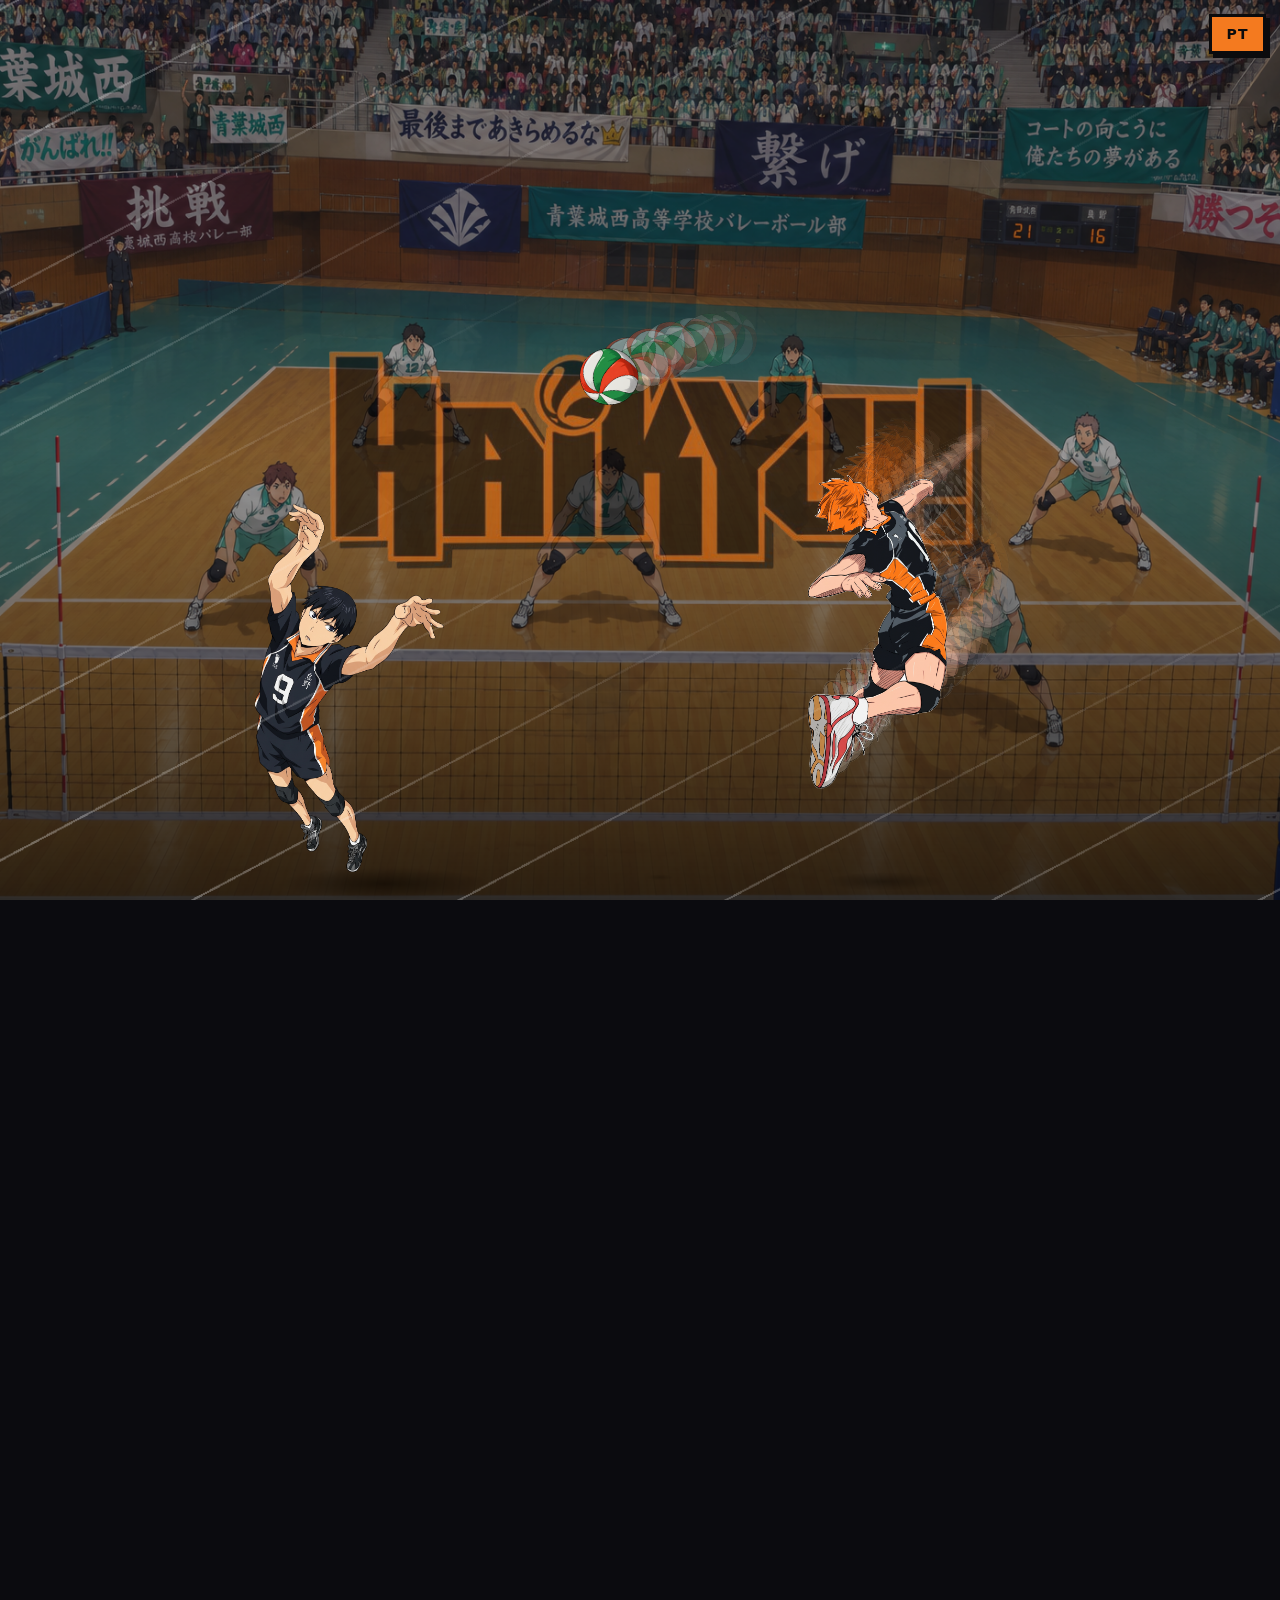
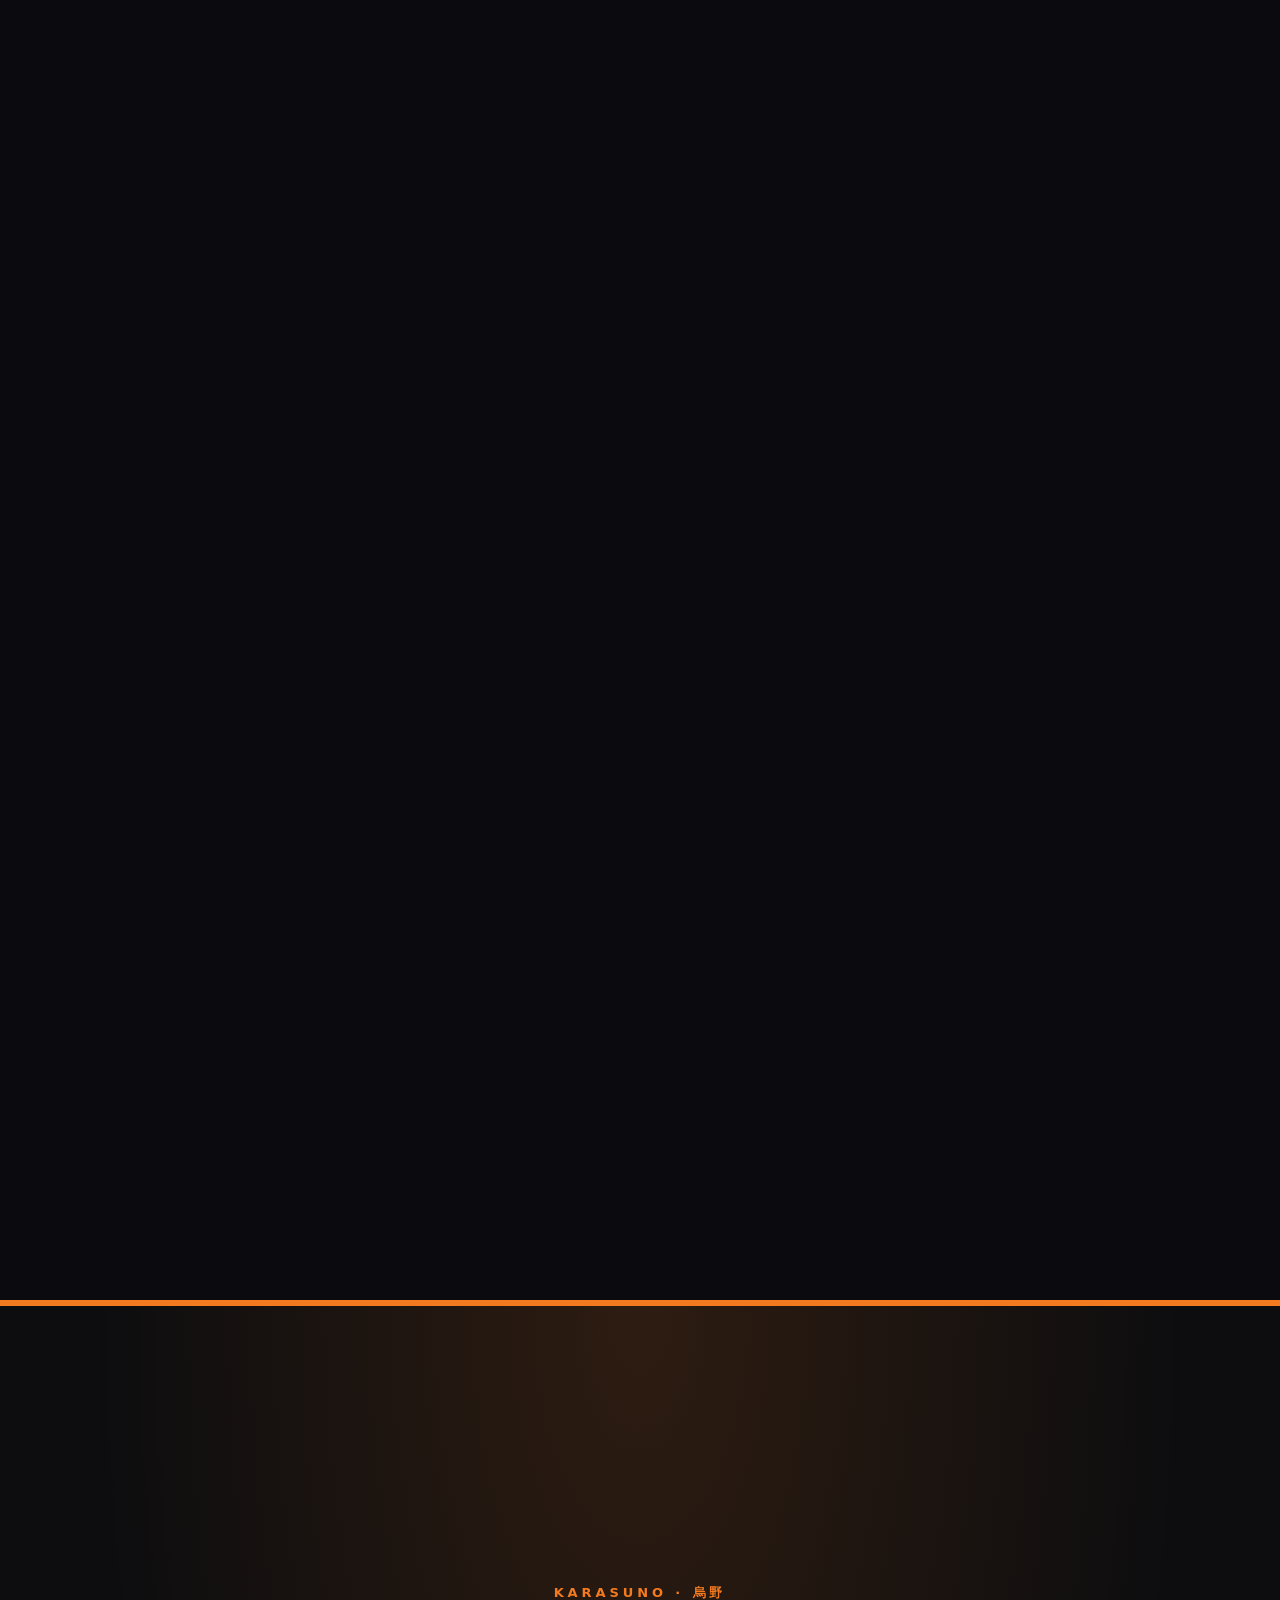
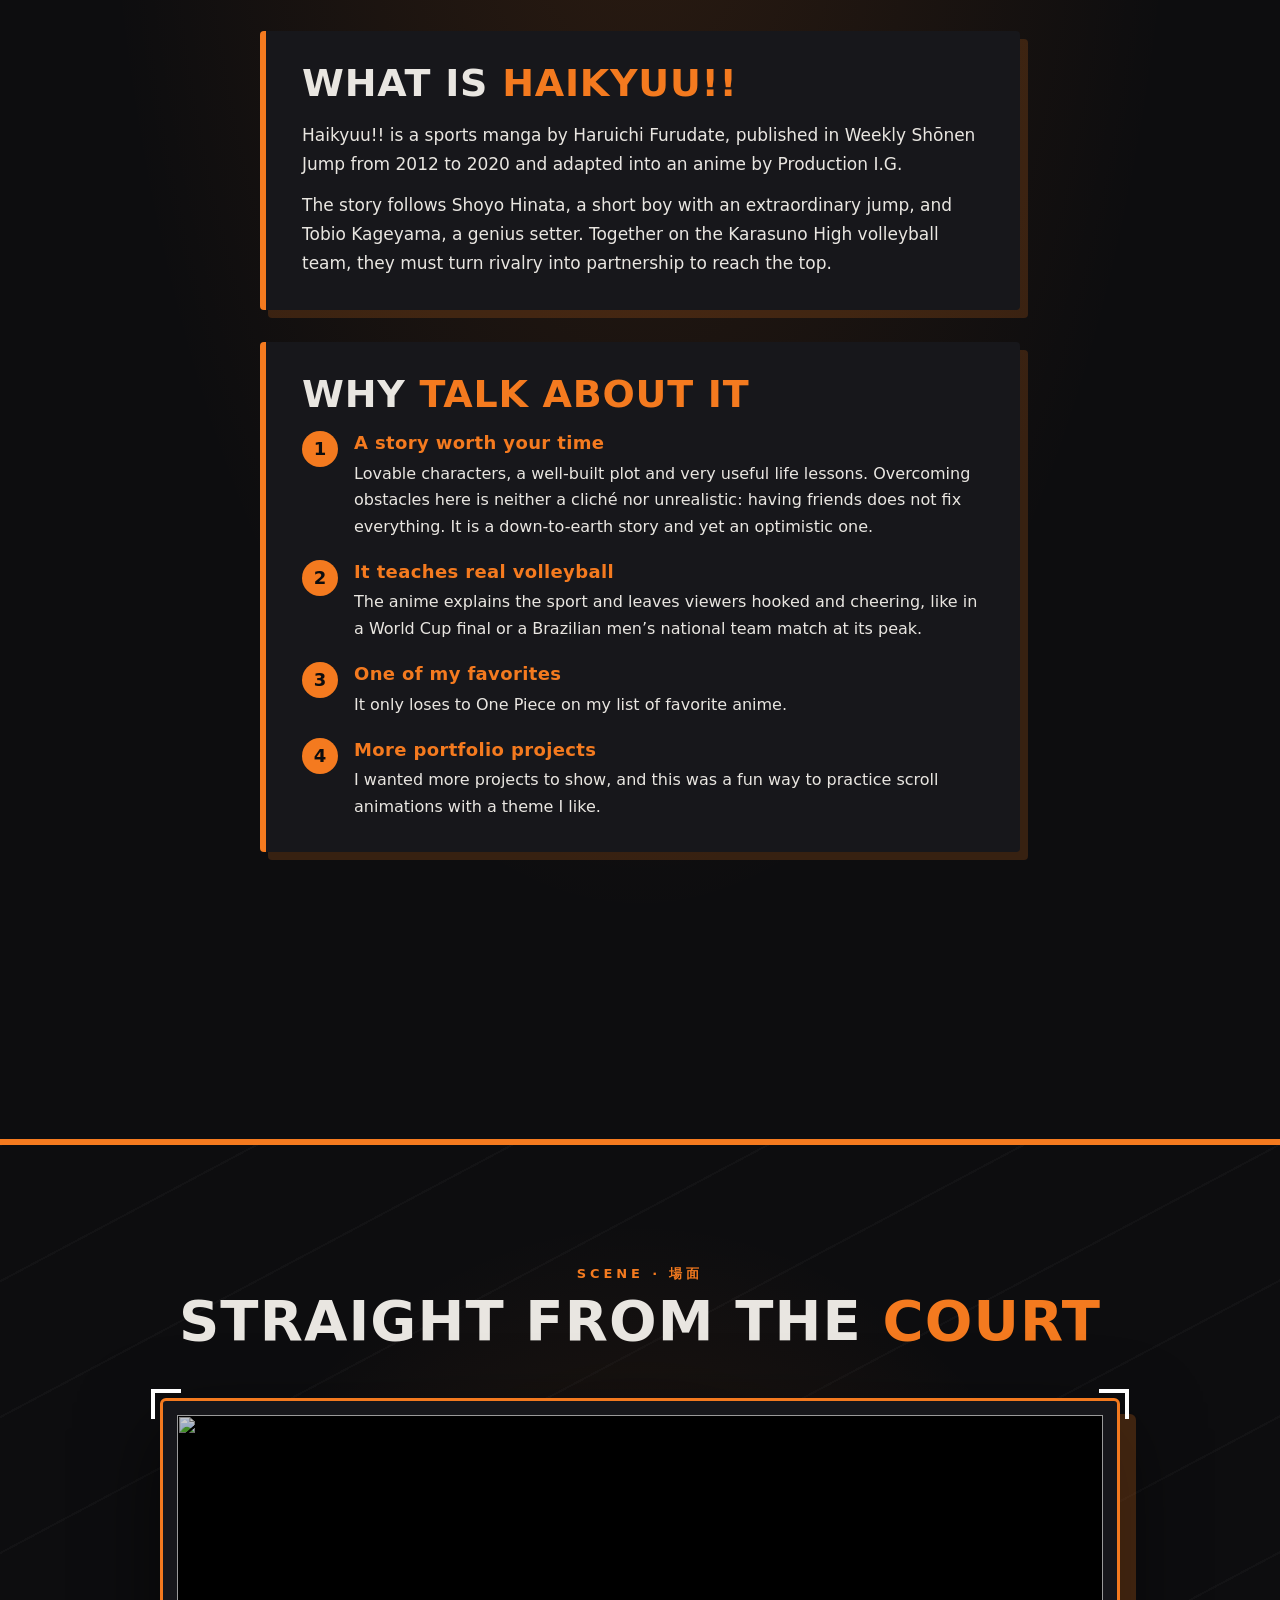
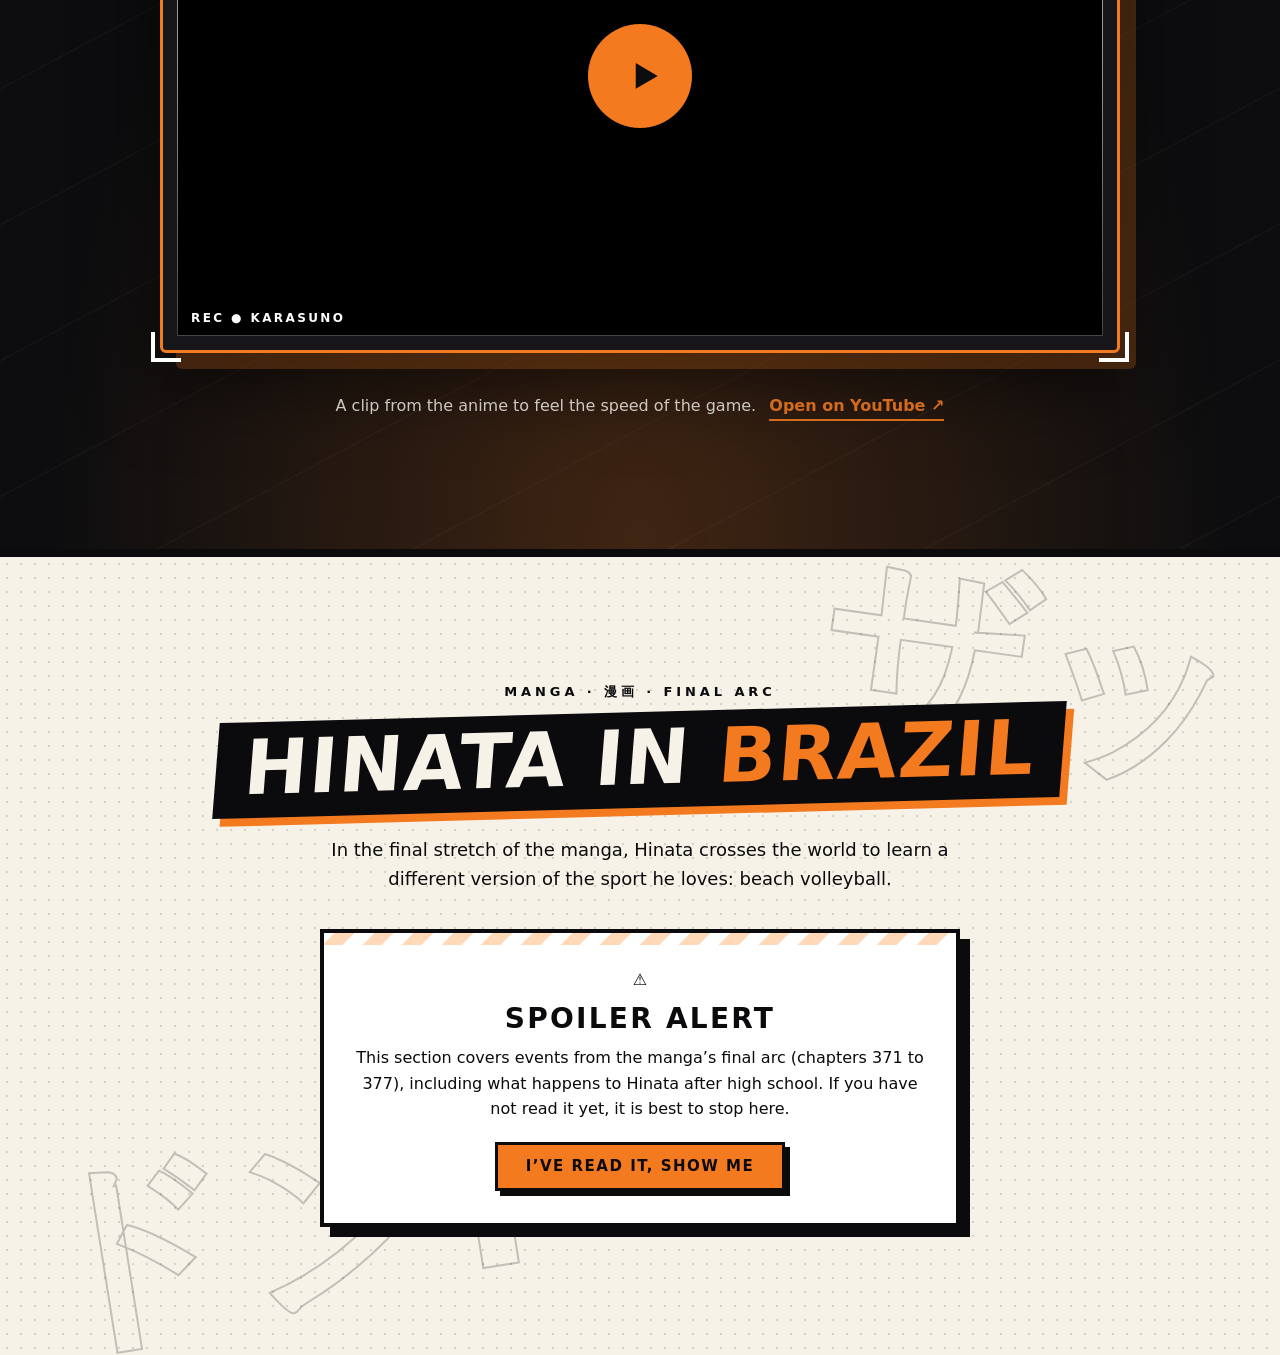
==== haikyuu/index.html @ 92566f30 "feat: adding anime demo" ====
<!DOCTYPE html>
<html lang="pt-BR">
<head>
  <meta charset="UTF-8">
  <meta name="viewport" content="width=device-width, initial-scale=1.0">
  <title>Haikyuu</title>
  <link rel="icon" type="image/png" sizes="128x128" href="Images/favicon.png">
  <link rel="stylesheet" href="assets/css/style.css">
</head>
<body>
  <!-- O texto em português fica no HTML; as traduções ficam em assets/js/i18n.js -->
  <button class="lang-toggle" id="langToggle" type="button" aria-label="Switch to English">EN</button>

  <div class="scroll" id="scroll">
    <div class="viewport">
      <!-- Fundo: quadra e sombras -->
      <div class="scene" id="sceneBack">
        <img class="layer court" src="Images/quadra.png" alt="Quadra de vôlei" data-i18n-alt="court.alt">

        <span class="layer shadow kageyama"></span>
        <span class="layer shadow hinata" id="shHinata"></span>
        <span class="layer shadow ball" id="shBall"></span>
      </div>

      <div class="overlay"></div>
      <div class="overlay-gradient"></div>

      <img class="logo" src="Images/haikyuu.png" alt="Haikyuu!!">

      <!-- Frente: personagens e bola -->
      <main class="scene" id="scene" aria-label="Partida de vôlei: Kageyama levanta para Hinata atacar" data-i18n-aria="scene.aria">
        <img class="layer kageyama" id="kageyama" src="Images/kageyama.png" alt="Kageyama, o levantador" data-i18n-alt="kageyama.alt">
        <img class="layer ball"     id="ball"     src="Images/bola.png"     alt="Bola de vôlei" data-i18n-alt="ball.alt">
        <img class="layer hinata"   id="hinata"   src="Images/hinata.png"   alt="Hinata, o atacante" data-i18n-alt="hinata.alt">

        <div class="speed" id="speed"></div>
      </main>

      <div class="hint" id="hint" data-i18n="hint">Role para baixo</div>
    </div>
  </div>

  <section class="about" id="about">
    <figure class="corner corner--tl">
      <img src="Images/corner-tl.png" alt="Sticker de nishinoya" data-i18n-alt="corner.tl">
    </figure>
    <figure class="corner corner--tr">
      <img src="Images/corner-tr.png" alt="Sticker de yachi" data-i18n-alt="corner.tr">
    </figure>
    <figure class="corner corner--bl">
      <img src="Images/corner-bl.png" alt="Sticker de daichi" data-i18n-alt="corner.bl">
    </figure>
    <figure class="corner corner--br">
      <img src="Images/corner-br.png" alt="Sticker de tsukishima" data-i18n-alt="corner.br">
    </figure>

    <div class="about__content">
      <p class="about__eyebrow">Karasuno · 烏野</p>

      <article class="about__block">
        <h2 class="about__title" data-i18n="about.title1">O que é <span>Haikyuu!!</span></h2>
        <p data-i18n="about.p1">
          Haikyuu!! é um mangá esportivo de Haruichi Furudate, publicado na Weekly Shōnen Jump
          entre 2012 e 2020 e adaptado em anime pelo estúdio Production I.G.
        </p>
        <p data-i18n="about.p2">
          A história acompanha Shoyo Hinata, um garoto baixo, mas com um salto extraordinário, e
          Tobio Kageyama, um levantador genial. Juntos no time de vôlei do colégio Karasuno, eles
          precisam transformar rivalidade em parceria para chegar ao topo.
        </p>
      </article>

      <article class="about__block">
        <h2 class="about__title" data-i18n="about.title2">Por que <span>falar dele</span></h2>
        <ul class="about__reasons">
          <li>
            <h3 data-i18n="why1.h">Uma história que vale a pena</h3>
            <p data-i18n="why1.p">
              Personagens cativantes, roteiro bem construído e lições de vida muito úteis.
              A superação aqui não é clichê nem irreal: ter amigos não resolve tudo. É uma
              história pé no chão e, ainda assim, otimista.
            </p>
          </li>
          <li>
            <h3 data-i18n="why2.h">Ensina vôlei de verdade</h3>
            <p data-i18n="why2.p">
              O anime explica o esporte e deixa quem assiste vidrado e torcendo, como numa final
              de Copa do Mundo ou num jogo da seleção masculina do Brasil no auge.
            </p>
          </li>
          <li>
            <h3 data-i18n="why3.h">Um dos meus favoritos</h3>
            <p data-i18n="why3.p">
              Só perde para One Piece na minha lista de animes favoritos.
            </p>
          </li>
          <li>
            <h3 data-i18n="why4.h">Mais projetos no portfólio</h3>
            <p data-i18n="why4.p">
              Eu queria ter mais projetos para mostrar, e este foi um jeito divertido de
              praticar animações com rolagem usando um tema que eu gosto.
            </p>
          </li>
        </ul>
      </article>
    </div>
  </section>

  <section class="clip" id="clip" aria-labelledby="clipTitle">
    <div class="clip__inner">
      <p class="clip__eyebrow" data-i18n="clip.eyebrow">Cena · 場面</p>
      <h2 class="clip__title" id="clipTitle" data-i18n="clip.title">Direto da <span>quadra</span></h2>

      <div class="clip__frame">
        <span class="clip__bracket clip__bracket--tl"></span>
        <span class="clip__bracket clip__bracket--tr"></span>
        <span class="clip__bracket clip__bracket--bl"></span>
        <span class="clip__bracket clip__bracket--br"></span>

        <div class="clip__player" id="clipPlayer" data-video-id="QArog-oWuDk">
          <img class="clip__thumb" id="clipThumb" alt=""
               src="https://i.ytimg.com/vi/QArog-oWuDk/maxresdefault.jpg" loading="lazy">
          <button class="clip__play" type="button" aria-label="Reproduzir o trecho do anime" data-i18n-aria="clip.play">
            <svg viewBox="0 0 24 24" aria-hidden="true"><path d="M8 5.5v13l11-6.5z"/></svg>
          </button>
          <span class="clip__tag">REC ● Karasuno</span>
        </div>
      </div>

      <p class="clip__caption">
        <span data-i18n="clip.caption">Um trecho do anime para sentir a velocidade do jogo.</span>
        <a href="https://www.youtube.com/watch?v=QArog-oWuDk" target="_blank" rel="noopener noreferrer" data-i18n="clip.link">Abrir no YouTube ↗</a>
      </p>
    </div>
  </section>

  <section class="manga" id="manga" aria-labelledby="mangaTitle">
    <span class="manga__sfx manga__sfx--1" aria-hidden="true">ザッ</span>
    <span class="manga__sfx manga__sfx--2" aria-hidden="true">ドン!</span>

    <div class="manga__inner">
      <p class="manga__eyebrow" data-i18n="manga.eyebrow">Mangá · 漫画 · Arco final</p>
      <h2 class="manga__title" id="mangaTitle" data-i18n="manga.title">Hinata no <span>Brasil</span></h2>
      <p class="manga__lead" data-i18n="manga.lead">
        Na reta final do mangá, Hinata cruza o mundo para aprender uma versão diferente do
        esporte que ama: o vôlei de praia.
      </p>

      <div class="spoiler" id="spoilerGate" hidden>
        <p class="spoiler__icon" aria-hidden="true">⚠</p>
        <h3 class="spoiler__title" data-i18n="spoiler.title">Alerta de spoiler</h3>
        <p data-i18n="spoiler.p">
          Esta seção conta eventos do arco final do mangá (capítulos 371 a 377), incluindo o
          destino de Hinata depois do colégio. Se você ainda não leu, é melhor parar por aqui.
        </p>
        <button class="spoiler__button" id="spoilerButton" type="button" aria-expanded="false" aria-controls="mangaStory" data-i18n="spoiler.btn">
          Já li, mostrar
        </button>
      </div>

      <div class="manga__story" id="mangaStory">
        <div class="panels">
          <article class="panel panel--wide">
            <span class="panel__no">01</span>
            <h3 class="panel__title" data-i18n="p1.h">Do outro lado do mundo</h3>
            <p data-i18n="p1.p">
              Depois do colégio, Hinata não ficou esperando uma chance aparecer. Ele embarcou
              sozinho para o Brasil, um país com enorme tradição no vôlei, e foi viver o esporte
              na areia, longe do time, da língua e de tudo o que conhecia.
            </p>
            <p class="panel__source" data-i18n="p1.src">Cap. 371 · 地球の裏側で (“No outro lado do mundo”)</p>
          </article>

          <article class="panel panel--dark">
            <span class="panel__no">02</span>
            <h3 class="panel__title" data-i18n="p2.h">Não foi uma passagem rápida</h3>
            <p data-i18n="p2.p">
              Hinata chegou ao Brasil mais de um ano e meio antes do capítulo 371 e só voltou
              ao Japão em março de 2018. Foi tempo de sobra para errar, se perder e recomeçar.
            </p>
            <ul class="panel__list">
              <li data-i18n="p2.l1">Teve dificuldade para jogar na areia.</li>
              <li data-i18n="p2.l2">Trabalhou meio período em entregas, se perdeu e teve a carteira roubada.</li>
              <li data-i18n="p2.l3">Teve dificuldade com o idioma e com a saudade de casa.</li>
              <li data-i18n="p2.l4">Levantou a cabeça ao ver gente de todas as idades jogando na praia.</li>
            </ul>
          </article>

          <article class="panel panel--accent">
            <span class="panel__no">03</span>
            <h3 class="panel__title" data-i18n="p3.h">“Ninja Shoyo”</h3>
            <p data-i18n="p3.p">
              Com o tempo, virou figura conhecida entre os jogadores de praia. Topava jogar com
              qualquer parceiro, aprendeu com todos e ganhou até apelido. Foi assim que fez dupla
              com o brasileiro Heitor Santana.
            </p>
          </article>
        </div>

        <h3 class="manga__subtitle" data-i18n="vs.title">Quadra <span>×</span> Praia</h3>
        <div class="versus">
          <div class="versus__col">
            <h4 data-i18n="vs.court.h">Vôlei de quadra</h4>
            <ul>
              <li data-i18n="vs.court.l1">Seis jogadores de cada lado, cada um com sua função.</li>
              <li data-i18n="vs.court.l2">Piso firme: o salto de Hinata é a arma principal.</li>
              <li data-i18n="vs.court.l3">Levantador, bloqueadores e líbero: o jogo é coletivo e especializado.</li>
              <li data-i18n="vs.court.l4">Jogo coberto e sem clima para atrapalhar.</li>
            </ul>
          </div>
          <div class="versus__vs" aria-hidden="true">VS</div>
          <div class="versus__col versus__col--sand">
            <h4 data-i18n="vs.sand.h">Vôlei de praia</h4>
            <ul>
              <li data-i18n="vs.sand.l1">Só dois jogadores de cada lado: ninguém se esconde.</li>
              <li data-i18n="vs.sand.l2">Areia que prende os pés e cansa as pernas.</li>
              <li data-i18n="vs.sand.l3">Vento e sol mudam a bola e a escolha do lado da quadra.</li>
              <li data-i18n="vs.sand.l4">Regras de toque rígidas: o “largadinha” só vale com a ponta dos dedos (<em>cobra</em>) ou os nós (<em>pokey</em>), e levantar por cima é arriscado.</li>
            </ul>
          </div>
        </div>

        <h3 class="manga__subtitle" data-i18n="back.title">O que ele trouxe <span>de volta</span></h3>
        <div class="panels panels--three">
          <article class="panel">
            <span class="panel__no">A</span>
            <h3 class="panel__title" data-i18n="back.a.h">Jogo completo</h3>
            <p data-i18n="back.a.p">
              Na dupla, todo mundo recebe, defende, bloqueia e ataca. O Hinata, que antes vivia
              do ataque, passou a se virar em todos os fundamentos.
            </p>
          </article>
          <article class="panel">
            <span class="panel__no">B</span>
            <h3 class="panel__title" data-i18n="back.b.h">Leitura de jogo</h3>
            <p data-i18n="back.b.p">
              Nos duelos de dupla, ele provoca o adversário, se posiciona de um lado e corre para
              o outro, como se já soubesse para onde a bola iria. É raciocínio, além de salto.
            </p>
          </article>
          <article class="panel">
            <span class="panel__no">C</span>
            <h3 class="panel__title" data-i18n="back.c.h">Adaptação</h3>
            <p data-i18n="back.c.p">
              Vento, areia, idioma e parceiros diferentes: Hinata aprendeu a render em qualquer
              condição e a ser grato por cada bola que recebe, o que pesa na volta à quadra.
            </p>
          </article>
        </div>

        <aside class="manga__why">
          <h3 data-i18n="why.h">Por que o Brasil importa tanto</h3>
          <p data-i18n="why.p">
            Essa passagem não é um intervalo no meio da história: ocupa vários capítulos do
            arco final e é contada com cuidado, com rotina, tropeços, amigos e até apelido. No
            Brasil, Hinata aprende a se virar sozinho em um jogo de dois contra dois, e é essa
            bagagem que ele leva de volta para a quadra.
          </p>
          <p class="manga__final" data-i18n="why.final">
            Em março de 2018, ele volta ao Japão e vai atrás das equipes da V.League, começando
            pelo MSBY Black Jackals.
          </p>
        </aside>

        <h3 class="manga__subtitle" data-i18n="rival.title">Uma rivalidade <span>saudável</span></h3>
        <div class="rival">
          <div class="rival__team rival__team--jackals">
            <p class="rival__who" data-i18n="rival.hinata">Hinata</p>
            <h4>MSBY Black Jackals</h4>
          </div>
          <div class="versus__vs rival__vs" aria-hidden="true">VS</div>
          <div class="rival__team rival__team--adlers">
            <p class="rival__who" data-i18n="rival.kageyama">Kageyama</p>
            <h4>Schweiden Adlers</h4>
          </div>
        </div>
        <p class="rival__text" data-i18n="rival.p">
          O Black Jackals, time em que Hinata entra, enfrenta na V.League o Schweiden Adlers,
          onde Kageyama, seu antigo parceiro de Karasuno, joga como levantador titular. A dupla
          que formava o famoso ataque rápido de Karasuno agora está em lados opostos da rede: cada
          um quer vencer o outro, e cada um torce para o outro continuar evoluindo.
        </p>

        <p class="manga__source" data-i18n="manga.source">Referência: capítulos 371 (“No outro lado do mundo”), 376 (“Beach Volleyball”) e 377 (“Going Home!”) de Haikyū!!, de Haruichi Furudate.</p>
      </div>
    </div>
  </section>

  <script src="assets/js/i18n.js"></script>
  <script src="assets/js/main.js"></script>
</body>
</html>
---- haikyuu/assets/css/style.css ----
@charset "UTF-8";
/* ==========================================================================
   Haikyuu!! – Partida de Vôlei
   Estrutura de camadas (de trás para frente):
     1. #sceneBack → quadra + sombras no piso
     2. .overlay   → véu escuro sobre o fundo
     3. .logo      → logo fixo, semi transparente
     4. #scene     → Kageyama, bola, Hinata e linhas de velocidade
     5. .hint      → aviso de rolagem
   ========================================================================== */

/* ---------- Base ---------- */

* {
  margin: 0;
  padding: 0;
  box-sizing: border-box;
}

html {
  background: #0b0b0f;
}

/* Altura da rolagem = duração da animação */
.scroll {
  height: 500vh;
}

/* Tela fixa enquanto a página rola */
.viewport {
  position: sticky;
  top: 0;
  height: 100vh;
  overflow: hidden;
}

/* ---------- Cena ----------
   Mantém a proporção real da quadra (1536x1024) e sempre COBRE a tela
   (equivalente a background-size: cover). Os elementos internos usam % da
   cena, então mantêm proporção e alinhamento com o fundo. */

.scene {
  position: absolute;
  left: 50%;
  top: 50%;
  width: max(100vw, 150vh);
  aspect-ratio: 1536 / 1024;
  transform: translate(-50%, -50%);
  transform-origin: 65% 60%;
  will-change: transform;
  isolation: isolate;
}

.layer {
  position: absolute;
  display: block;
  user-select: none;
  -webkit-user-drag: none;
  pointer-events: none;
  will-change: transform, opacity;
}

/* ---------- Fundo ---------- */

.court {
  inset: 0;
  width: 100%;
  height: 100%;
  z-index: 0;
}

.overlay {
  position: absolute;
  inset: 0;
  background: rgba(0, 0, 0, 0.3);
  pointer-events: none;
}

.overlay-gradient {
  position: absolute;
  inset: 0;
  background: linear-gradient(to bottom, rgba(0, 0, 0, 0), rgba(0, 0, 0, 0), rgba(0, 0, 0, 0.7));
  pointer-events: none;
}

/* ---------- Sombras no piso ---------- */

.shadow {
  z-index: 1;
  border-radius: 50%;
  background: radial-gradient(ellipse at center, rgba(40, 20, 0, 0.55) 0%, rgba(40, 20, 0, 0) 70%);
  transform: translateX(-50%);
}

.shadow.kageyama { left: 40%; top: 94.5%; width: 15%;  height: 3.4%; }
.shadow.hinata   {            top: 94.8%; width: 11%;  height: 2.6%; }
.shadow.ball     {            top: 95%;   width: 3.5%; height: 1.2%; }

/* ---------- Personagens e bola ---------- */

.kageyama { z-index: 2; left: 30%;   bottom: 3.7%;  height: 40.9%; }
.ball     { z-index: 3;                             height: 8.2%; }
.hinata   { z-index: 4; left: 65.2%; bottom: 19.9%; height: 37.8%; }

/* Cópias usadas como rastro de movimento */
.ghost {
  opacity: 0;
}

/* ---------- Linhas de velocidade ---------- */

.speed {
  position: absolute;
  inset: 0;
  z-index: 5;
  pointer-events: none;
  opacity: 0;
  background: repeating-linear-gradient(
    -28deg,
    transparent 0 46px,
    rgba(255, 255, 255, 0.35) 46px 48px,
    transparent 48px 120px
  );
  -webkit-mask-image: radial-gradient(ellipse at 70% 45%, transparent 25%, #000 85%);
          mask-image: radial-gradient(ellipse at 70% 45%, transparent 25%, #000 85%);
}

/* ---------- Logo ---------- */

.logo {
  position: absolute;
  left: 50%;
  top: 50%;
  width: calc(min(60vw, 720px) - 15px);
  transform: translate(calc(-50% + 9px), calc(-50% + 14px));
  opacity: 0.55;
  pointer-events: none;
  user-select: none;
}

/* ---------- Aviso de rolagem ---------- */

.hint {
  position: absolute;
  left: 50%;
  bottom: 4vh;
  transform: translateX(-50%);
  z-index: 10;
  color: #fff;
  font: 600 14px/1 system-ui, sans-serif;
  letter-spacing: 0.15em;
  text-transform: uppercase;
  text-shadow: 0 2px 8px #000;
  transition: opacity 0.3s;
}

.hint::after {
  content: "↓";
  display: block;
  margin-top: 8px;
  text-align: center;
  font-size: 20px;
  animation: bob 1.2s ease-in-out infinite;
}

@keyframes bob {
  50% { transform: translateY(6px); }
}

/* ==========================================================================
   Seção "Sobre" – paleta do uniforme do Karasuno (preto e laranja)
   ========================================================================== */

.about {
  --black: #0d0d0f;
  --black-soft: #17171b;
  --orange: #f47a1f;
  --orange-dark: #c95a0a;
  --text: #e9e6e1;
  --corner-size: clamp(140px, 18vw, 280px);

  position: relative;
  padding: clamp(96px, 14vw, 180px) 24px;
  color: var(--text);
  background:
    linear-gradient(180deg, var(--orange) 0 6px, transparent 6px),
    radial-gradient(ellipse at 50% 0%, rgba(244, 122, 31, 0.14), transparent 60%),
    var(--black);
  overflow: hidden;
}

/* ---------- Conteúdo ---------- */

.about__content {
  position: relative;
  z-index: 1;
  display: grid;
  gap: 32px;
  max-width: 760px;
  margin: 0 auto;
}

.about__eyebrow {
  color: var(--orange);
  font: 700 13px/1 system-ui, sans-serif;
  letter-spacing: 0.3em;
  text-transform: uppercase;
  text-align: center;
}

.about__block {
  padding: 32px 36px;
  background: var(--black-soft);
  border-left: 6px solid var(--orange);
  border-radius: 4px;
  box-shadow: 8px 8px 0 rgba(244, 122, 31, 0.18);
}

.about__title {
  margin-bottom: 16px;
  font: 800 clamp(26px, 4vw, 38px)/1.1 system-ui, sans-serif;
  letter-spacing: 0.02em;
  text-transform: uppercase;
}

.about__title span {
  color: var(--orange);
}

.about__block p {
  font: 400 17px/1.7 system-ui, sans-serif;
}

.about__block p + p {
  margin-top: 12px;
}

/* ---------- Cantos para imagens e elementos da série ---------- */

.corner {
  position: absolute;
  z-index: 0;
  width: var(--corner-size);
  height: var(--corner-size);
  pointer-events: none;
  transition: opacity 1.6s ease-in-out;
}

.corner--tl { top: 24px;    left: 24px; }
.corner--tr { top: 250px;   right: 24px; }
.corner--bl { bottom: 250px; left: 24px; }
.corner--br { bottom: 24px; right: 24px; }

/* Fade-in ao entrar na tela e fade-out ao sair (classe aplicada via JS) */
.about.has-reveal .corner {
  opacity: 0;
}

.about.has-reveal.is-visible .corner {
  opacity: 1;
}

.about.has-reveal.is-visible .corner--tl { transition-delay: 0.4s; }
.about.has-reveal.is-visible .corner--tr { transition-delay: 0.7s; }
.about.has-reveal.is-visible .corner--bl { transition-delay: 1s; }
.about.has-reveal.is-visible .corner--br { transition-delay: 1.3s; }

/* Espaço reservado: substitua o texto por <img> (ou remova o contorno) */
.corner__slot {
  display: grid;
  place-items: center;
  width: 100%;
  height: 100%;
  border: 2px dashed var(--orange-dark);
  border-radius: 8px;
  color: var(--orange-dark);
  font: 600 13px/1 system-ui, sans-serif;
  letter-spacing: 0.1em;
  text-transform: uppercase;
}

.corner img {
  display: block;
  width: 100%;
  height: 100%;
  object-fit: contain;
  object-position: center bottom;
  animation: bounce 2.4s infinite;
}

/* Quique de bola: sobe desacelerando e cai acelerando, com pequena pausa no chão */
@keyframes bounce {
  0%   { transform: translateY(0);     animation-timing-function: cubic-bezier(0.2, 0.6, 0.4, 1); }
  40%  { transform: translateY(-14px); animation-timing-function: cubic-bezier(0.6, 0, 0.8, 0.4); }
  80%, 100% { transform: translateY(0); }
}

/* Cada figurinha quica em um ritmo defasado */
.corner--tr img { animation-delay: -0.6s; }
.corner--bl img { animation-delay: -1.2s; }
.corner--br img { animation-delay: -1.8s; }

@media (prefers-reduced-motion: reduce) {
  .corner img { animation: none; }
  .corner { transition: none; }
}

/* Sem espaço lateral: figurinhas em duas linhas (topo e rodapé) e o texto desce para não cobri-las */
@media (max-width: 1300px) {
  .about {
    padding-block: calc(var(--corner-size) + 56px);
  }

  .corner--tl { top: 24px;    left: 24px; }
  .corner--tr { top: 24px;    right: 24px; }
  .corner--bl { bottom: 24px; left: 24px; }
  .corner--br { bottom: 24px; right: 24px; }
}

/* Celulares: figurinhas menores */
@media (max-width: 600px) {
  .about {
    --corner-size: clamp(96px, 30vw, 140px);
    padding-inline: 16px;
  }

  .about__block {
    padding: 24px 20px;
  }
}

/* ---------- Lista de motivos ---------- */

.about__reasons {
  display: grid;
  gap: 20px;
  list-style: none;
  counter-reset: reason;
}

.about__reasons li {
  position: relative;
  padding-left: 52px;
  counter-increment: reason;
}

.about__reasons li::before {
  content: counter(reason);
  position: absolute;
  top: 0;
  left: 0;
  display: grid;
  place-items: center;
  width: 36px;
  height: 36px;
  border-radius: 50%;
  background: var(--orange);
  color: var(--black);
  font: 800 18px/1 system-ui, sans-serif;
}

.about__reasons h3 {
  margin-bottom: 6px;
  color: var(--orange);
  font: 700 18px/1.3 system-ui, sans-serif;
  letter-spacing: 0.02em;
}

.about__reasons p {
  font: 400 16px/1.65 system-ui, sans-serif;
}

/* ==========================================================================
   Seção "Cena" – trecho do anime em moldura de câmera
   ========================================================================== */

.clip {
  --orange: #f47a1f;
  --orange-dark: #c95a0a;

  position: relative;
  padding: clamp(72px, 10vw, 140px) clamp(16px, 4vw, 24px);
  color: #e9e6e1;
  background:
    linear-gradient(180deg, var(--orange) 0 6px, transparent 6px),
    radial-gradient(ellipse at 50% 100%, rgba(244, 122, 31, 0.22), transparent 65%),
    repeating-linear-gradient(-28deg, transparent 0 46px, rgba(255, 255, 255, 0.025) 46px 48px, transparent 48px 120px),
    #0d0d0f;
  overflow: hidden;
}

.clip__inner {
  max-width: 960px;
  margin: 0 auto;
}

.clip__eyebrow {
  margin-bottom: 12px;
  color: var(--orange);
  font: 700 13px/1 system-ui, sans-serif;
  letter-spacing: 0.3em;
  text-transform: uppercase;
  text-align: center;
}

.clip__title {
  margin-bottom: clamp(28px, 5vw, 48px);
  font: 800 clamp(30px, 6vw, 56px)/1.05 system-ui, sans-serif;
  letter-spacing: 0.02em;
  text-transform: uppercase;
  text-align: center;
}

.clip__title span {
  color: var(--orange);
}

.clip__frame {
  position: relative;
  padding: clamp(8px, 1.4vw, 14px);
  background: #17171b;
  border: 3px solid var(--orange);
  border-radius: 6px;
  box-shadow:
    clamp(8px, 1.6vw, 16px) clamp(8px, 1.6vw, 16px) 0 rgba(244, 122, 31, 0.22),
    0 30px 80px rgba(0, 0, 0, 0.6);
  transition: transform 0.4s ease, box-shadow 0.4s ease;
}

.clip__frame:hover {
  transform: translate(-3px, -3px);
  box-shadow:
    clamp(11px, 2vw, 19px) clamp(11px, 2vw, 19px) 0 rgba(244, 122, 31, 0.32),
    0 36px 90px rgba(0, 0, 0, 0.65);
}

/* Cantos de enquadramento, como no visor de uma câmera */
.clip__bracket {
  position: absolute;
  z-index: 2;
  width: clamp(18px, 3vw, 30px);
  height: clamp(18px, 3vw, 30px);
  border: 0 solid #fff;
  pointer-events: none;
}

.clip__bracket--tl { top: -12px;    left: -12px;  border-width: 4px 0 0 4px; }
.clip__bracket--tr { top: -12px;    right: -12px; border-width: 4px 4px 0 0; }
.clip__bracket--bl { bottom: -12px; left: -12px;  border-width: 0 0 4px 4px; }
.clip__bracket--br { bottom: -12px; right: -12px; border-width: 0 4px 4px 0; }

.clip__player {
  position: relative;
  aspect-ratio: 16 / 9;
  background: #000;
  overflow: hidden;
}

.clip__thumb {
  display: block;
  width: 100%;
  height: 100%;
  object-fit: cover;
  filter: saturate(1.1) brightness(0.8);
  transition: transform 0.6s ease, filter 0.4s ease;
}

.clip__player::after {
  content: "";
  position: absolute;
  inset: 0;
  background: linear-gradient(to top, rgba(0, 0, 0, 0.55), transparent 55%);
  pointer-events: none;
}

.clip__player.is-playing::after {
  display: none;
}

.clip__player:hover .clip__thumb {
  transform: scale(1.05);
  filter: saturate(1.2) brightness(0.95);
}

.clip__player iframe {
  position: absolute;
  inset: 0;
  width: 100%;
  height: 100%;
  border: 0;
}

.clip__play {
  position: absolute;
  z-index: 1;
  left: 50%;
  top: 50%;
  display: grid;
  place-items: center;
  width: clamp(64px, 11vw, 104px);
  aspect-ratio: 1;
  padding: 0;
  border: 0;
  border-radius: 50%;
  background: var(--orange);
  color: #0d0d0f;
  cursor: pointer;
  transform: translate(-50%, -50%);
  box-shadow: 0 0 0 0 rgba(244, 122, 31, 0.6);
  animation: pulse 2s ease-out infinite;
  transition: background 0.2s, scale 0.2s;
}

.clip__play svg {
  width: 46%;
  fill: currentColor;
  transform: translateX(8%);
}

.clip__play:hover,
.clip__play:focus-visible {
  background: #fff;
  scale: 1.1;
  outline: none;
}

.clip__play:focus-visible {
  box-shadow: 0 0 0 4px var(--orange);
}

@keyframes pulse {
  to { box-shadow: 0 0 0 28px rgba(244, 122, 31, 0); }
}

.clip__tag {
  position: absolute;
  z-index: 1;
  left: 14px;
  bottom: 12px;
  color: #fff;
  font: 700 12px/1 system-ui, sans-serif;
  letter-spacing: 0.2em;
  text-transform: uppercase;
  text-shadow: 0 2px 6px #000;
}

.clip__caption {
  margin-top: clamp(28px, 4vw, 40px);
  font: 400 16px/1.6 system-ui, sans-serif;
  text-align: center;
  opacity: 0.85;
}

.clip__caption a {
  display: inline-block;
  margin-left: 8px;
  color: var(--orange);
  font-weight: 700;
  text-decoration: none;
  border-bottom: 2px solid currentColor;
}

.clip__caption a:hover {
  color: #fff;
}

@media (prefers-reduced-motion: reduce) {
  .clip__play { animation: none; }
  .clip__frame,
  .clip__thumb { transition: none; }
}

/* ==========================================================================
   Seção "Mangá" – página de mangá: papel, tinta preta e retícula de pontos
   ========================================================================== */

.manga {
  --ink: #0b0b0d;
  --paper: #f6f2e8;
  --orange: #f47a1f;

  position: relative;
  padding: clamp(72px, 10vw, 140px) clamp(16px, 4vw, 24px);
  color: var(--ink);
  background:
    radial-gradient(circle, rgba(0, 0, 0, 0.13) 1.2px, transparent 1.6px) 0 0 / 14px 14px,
    var(--paper);
  border-top: 8px solid var(--ink);
  overflow: hidden;
}

.manga__inner {
  position: relative;
  z-index: 1;
  max-width: 1000px;
  margin: 0 auto;
}

/* Onomatopeias decorativas */
.manga__sfx {
  position: absolute;
  z-index: 0;
  color: transparent;
  -webkit-text-stroke: 2px rgba(11, 11, 13, 0.22);
  font: 900 clamp(90px, 16vw, 220px)/1 system-ui, sans-serif;
  pointer-events: none;
  user-select: none;
}

.manga__sfx--1 { top: 2%;     right: 3%; transform: rotate(8deg); }
.manga__sfx--2 { bottom: 3%;  left: 2%;  transform: rotate(-9deg); }

.manga__eyebrow {
  margin-bottom: 14px;
  font: 800 13px/1 system-ui, sans-serif;
  letter-spacing: 0.3em;
  text-transform: uppercase;
  text-align: center;
}

.manga__title {
  position: relative;
  width: fit-content;
  margin: 0 auto 18px;
  padding: 8px 28px 12px;
  background: var(--ink);
  color: var(--paper);
  font: 900 clamp(36px, 8vw, 76px)/1 system-ui, sans-serif;
  letter-spacing: 0.02em;
  text-transform: uppercase;
  transform: skew(-6deg) rotate(-1.5deg);
  box-shadow: 8px 8px 0 var(--orange);
}

.manga__title span {
  color: var(--orange);
}

.manga__lead {
  max-width: 640px;
  margin: 28px auto 36px;
  font: 500 18px/1.6 system-ui, sans-serif;
  text-align: center;
}

/* ---------- Alerta de spoiler ---------- */

.spoiler {
  max-width: 640px;
  margin: 0 auto;
  padding: 28px 24px 32px;
  background: #fff;
  border: 4px solid var(--ink);
  box-shadow: 10px 10px 0 var(--ink);
  text-align: center;
  background-image: repeating-linear-gradient(-45deg, #fff 0 14px, #ffd9b8 14px 28px);
  background-size: 100% 12px;
  background-repeat: repeat-x;
  background-position: top;
}

.spoiler > * + * { margin-top: 12px; }

.spoiler > :first-child { margin-top: 6px; }

.spoiler__icon {
  font-size: 42px;
  line-height: 1;
}

.spoiler__title {
  font: 900 28px/1 system-ui, sans-serif;
  letter-spacing: 0.08em;
  text-transform: uppercase;
}

.spoiler p {
  font: 500 16px/1.6 system-ui, sans-serif;
}

.spoiler__button {
  margin-top: 20px;
  padding: 14px 28px;
  border: 3px solid var(--ink);
  background: var(--orange);
  color: var(--ink);
  font: 900 15px/1 system-ui, sans-serif;
  letter-spacing: 0.1em;
  text-transform: uppercase;
  cursor: pointer;
  box-shadow: 5px 5px 0 var(--ink);
  transition: transform 0.15s, box-shadow 0.15s;
}

.spoiler__button:hover,
.spoiler__button:focus-visible {
  transform: translate(-2px, -2px);
  box-shadow: 7px 7px 0 var(--ink);
  outline: none;
}

.spoiler__button:active {
  transform: translate(3px, 3px);
  box-shadow: 2px 2px 0 var(--ink);
}

.spoiler__button:focus-visible {
  outline: 3px solid var(--ink);
  outline-offset: 4px;
}

/* ---------- Quadros ---------- */

.manga__story > * + * {
  margin-top: clamp(28px, 4vw, 44px);
}

.manga__story {
  animation: pageIn 0.7s ease both;
}

@keyframes pageIn {
  from { opacity: 0; transform: translateY(24px); }
}

.panels {
  display: grid;
  grid-template-columns: repeat(2, 1fr);
  gap: clamp(14px, 2.4vw, 24px);
}

.panels--three {
  grid-template-columns: repeat(3, 1fr);
}

.panel {
  position: relative;
  padding: clamp(18px, 3vw, 28px);
  background: #fff;
  border: 4px solid var(--ink);
  box-shadow: 8px 8px 0 var(--ink);
  transition: transform 0.25s ease, box-shadow 0.25s ease;
}

.panel:hover {
  transform: translate(-3px, -3px) rotate(-0.4deg);
  box-shadow: 11px 11px 0 var(--ink);
}

.panel--wide {
  grid-column: 1 / -1;
}

.panel--dark {
  background: var(--ink);
  color: var(--paper);
  border-color: var(--ink);
  box-shadow: 8px 8px 0 var(--orange);
}

.panel--dark:hover {
  box-shadow: 11px 11px 0 var(--orange);
}

.panel--accent {
  background: var(--orange);
  background-image: repeating-linear-gradient(-28deg, transparent 0 26px, rgba(0, 0, 0, 0.12) 26px 28px);
}

.panel__no {
  display: inline-block;
  margin-bottom: 10px;
  padding: 4px 10px;
  background: var(--ink);
  color: var(--paper);
  font: 900 14px/1 system-ui, sans-serif;
  letter-spacing: 0.1em;
}

.panel--dark .panel__no {
  background: var(--orange);
  color: var(--ink);
}

.panel__title {
  margin-bottom: 10px;
  font: 900 clamp(20px, 3vw, 26px)/1.15 system-ui, sans-serif;
  text-transform: uppercase;
}

.panel p {
  font: 500 16px/1.65 system-ui, sans-serif;
}

.panel p + p {
  margin-top: 10px;
}

.panel .panel__source {
  font: 700 12px/1.4 system-ui, sans-serif;
  letter-spacing: 0.08em;
  text-transform: uppercase;
  opacity: 0.6;
}

.panel__list {
  margin-top: 14px;
  padding-left: 20px;
  font: 500 15px/1.6 system-ui, sans-serif;
}

.panel__list li + li { margin-top: 6px; }

.panel__list li::marker { color: var(--orange); }

/* ---------- Subtítulos ---------- */

.manga__subtitle {
  font: 900 clamp(26px, 5vw, 44px)/1.1 system-ui, sans-serif;
  letter-spacing: 0.02em;
  text-transform: uppercase;
  text-align: center;
}

.manga__subtitle span {
  color: var(--orange);
  -webkit-text-stroke: 2px var(--ink);
}

/* ---------- Quadra × Praia ---------- */

.versus {
  position: relative;
  display: grid;
  grid-template-columns: 1fr 1fr;
  gap: clamp(14px, 3vw, 32px);
}

.versus__col {
  padding: clamp(18px, 3vw, 28px);
  background: #fff;
  border: 4px solid var(--ink);
  box-shadow: 8px 8px 0 var(--ink);
  clip-path: polygon(0 0, 100% 0, 96% 100%, 0 100%);
}

.versus__col--sand {
  background: #ffe9c7;
  clip-path: polygon(4% 0, 100% 0, 100% 100%, 0 100%);
}

.versus__col h4 {
  margin-bottom: 12px;
  font: 900 22px/1.1 system-ui, sans-serif;
  text-transform: uppercase;
}

.versus__col ul {
  padding-left: 20px;
  font: 500 15px/1.6 system-ui, sans-serif;
}

.versus__col li + li { margin-top: 8px; }

.versus__vs {
  position: absolute;
  left: 50%;
  top: 50%;
  z-index: 1;
  display: grid;
  place-items: center;
  width: clamp(48px, 7vw, 72px);
  aspect-ratio: 1;
  background: var(--orange);
  border: 4px solid var(--ink);
  border-radius: 50%;
  font: 900 clamp(18px, 3vw, 26px)/1 system-ui, sans-serif;
  transform: translate(-50%, -50%) rotate(-8deg);
}

/* ---------- Destaque final ---------- */

.manga__why {
  padding: clamp(22px, 4vw, 36px);
  background: var(--ink);
  color: var(--paper);
  border: 4px solid var(--ink);
  box-shadow: 10px 10px 0 var(--orange);
  background-image: repeating-linear-gradient(-28deg, transparent 0 46px, rgba(255, 255, 255, 0.05) 46px 48px);
}

.manga__why h3 {
  margin-bottom: 14px;
  color: var(--orange);
  font: 900 clamp(24px, 4vw, 34px)/1.1 system-ui, sans-serif;
  text-transform: uppercase;
}

.manga__why p {
  font: 500 17px/1.7 system-ui, sans-serif;
}

.manga__why .manga__final {
  margin-top: 14px;
  padding-top: 14px;
  border-top: 2px dashed rgba(246, 242, 232, 0.4);
  font-weight: 800;
}

.manga__source {
  font: 600 12px/1.5 system-ui, sans-serif;
  letter-spacing: 0.04em;
  text-align: center;
  opacity: 0.65;
}

/* ---------- Rivalidade: Black Jackals × Adlers ---------- */

.rival {
  position: relative;
  display: grid;
  grid-template-columns: 1fr 1fr;
  gap: clamp(14px, 3vw, 32px);
}

.rival__team {
  padding: clamp(22px, 4vw, 36px) clamp(16px, 3vw, 28px);
  border: 4px solid var(--ink);
  box-shadow: 8px 8px 0 var(--ink);
  text-align: center;
}

.rival__team--jackals {
  background: var(--ink);
  color: var(--paper);
  box-shadow: 8px 8px 0 var(--orange);
  clip-path: polygon(0 0, 100% 0, 96% 100%, 0 100%);
}

.rival__team--adlers {
  background: #fff;
  clip-path: polygon(4% 0, 100% 0, 100% 100%, 0 100%);
}

.rival__who {
  margin-bottom: 8px;
  font: 800 13px/1 system-ui, sans-serif;
  letter-spacing: 0.3em;
  text-transform: uppercase;
  color: var(--orange);
}

.rival__team--adlers .rival__who {
  color: var(--ink);
}

.rival__team h4 {
  font: 900 clamp(22px, 4vw, 34px)/1.1 system-ui, sans-serif;
  text-transform: uppercase;
}

.rival__text {
  max-width: 720px;
  margin-inline: auto;
  font: 500 17px/1.7 system-ui, sans-serif;
  text-align: center;
}

/* ---------- Botão de idioma ---------- */

.lang-toggle {
  position: fixed;
  top: 14px;
  right: 14px;
  z-index: 100;
  min-width: 52px;
  padding: 10px 14px;
  border: 3px solid #0b0b0d;
  background: #f47a1f;
  color: #0b0b0d;
  font: 900 14px/1 system-ui, sans-serif;
  letter-spacing: 0.1em;
  cursor: pointer;
  box-shadow: 4px 4px 0 #0b0b0d;
  transition: transform 0.15s, box-shadow 0.15s;
}

.lang-toggle:hover,
.lang-toggle:focus-visible {
  transform: translate(-2px, -2px);
  box-shadow: 6px 6px 0 #0b0b0d;
  outline: none;
}

.lang-toggle:focus-visible {
  outline: 3px solid #fff;
  outline-offset: 3px;
}

.lang-toggle:active {
  transform: translate(2px, 2px);
  box-shadow: 2px 2px 0 #0b0b0d;
}

@media (max-width: 760px) {
  .panels,
  .panels--three,
  .versus,
  .rival {
    grid-template-columns: 1fr;
  }

  /* No celular o “VS” fica entre as colunas empilhadas */
  .versus__vs {
    position: relative;
    left: auto;
    top: 4px;
    transform: rotate(-8deg);
    justify-self: center;
    width: 56px;
    margin-block: -28px;
  }

  .versus__col,
  .versus__col--sand,
  .rival__team--jackals,
  .rival__team--adlers {
    clip-path: none;
  }
}

@media (prefers-reduced-motion: reduce) {
  .manga__story { animation: none; }
  .panel,
  .spoiler__button,
  .lang-toggle { transition: none; }
}
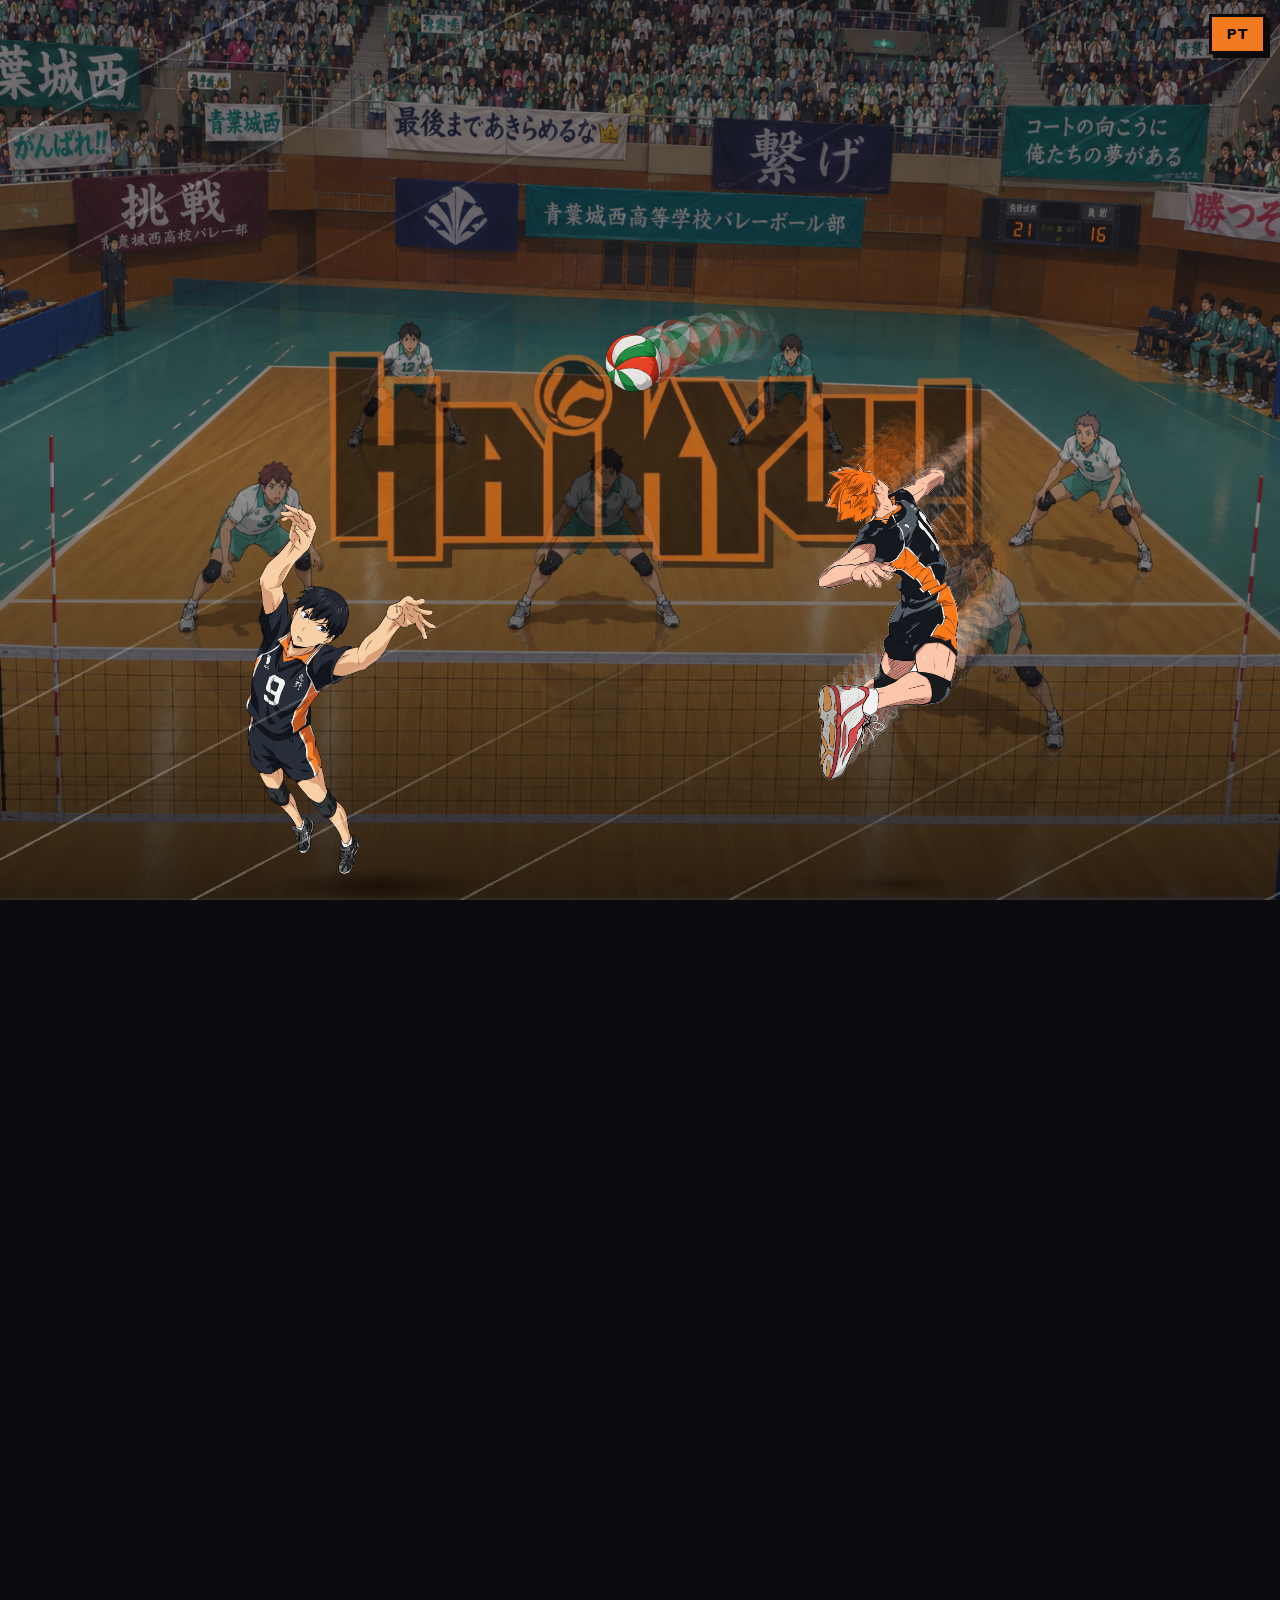
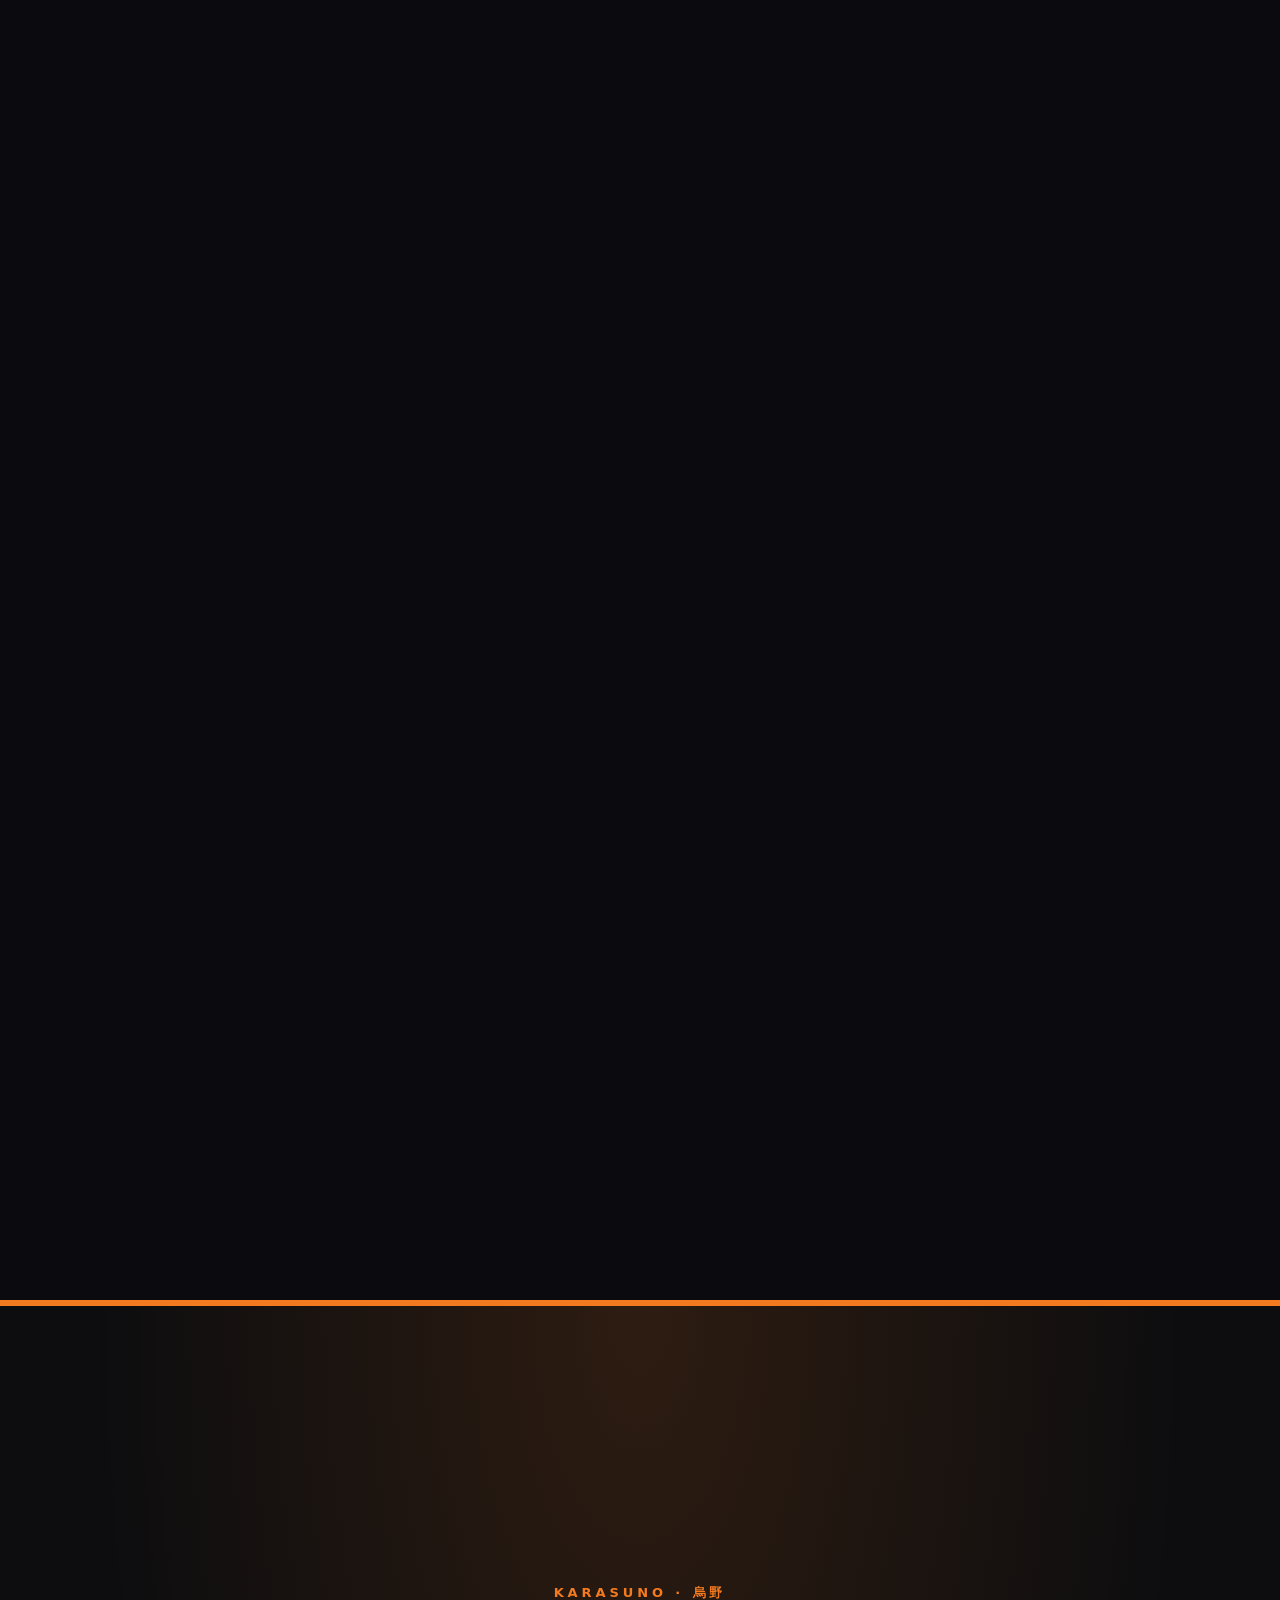
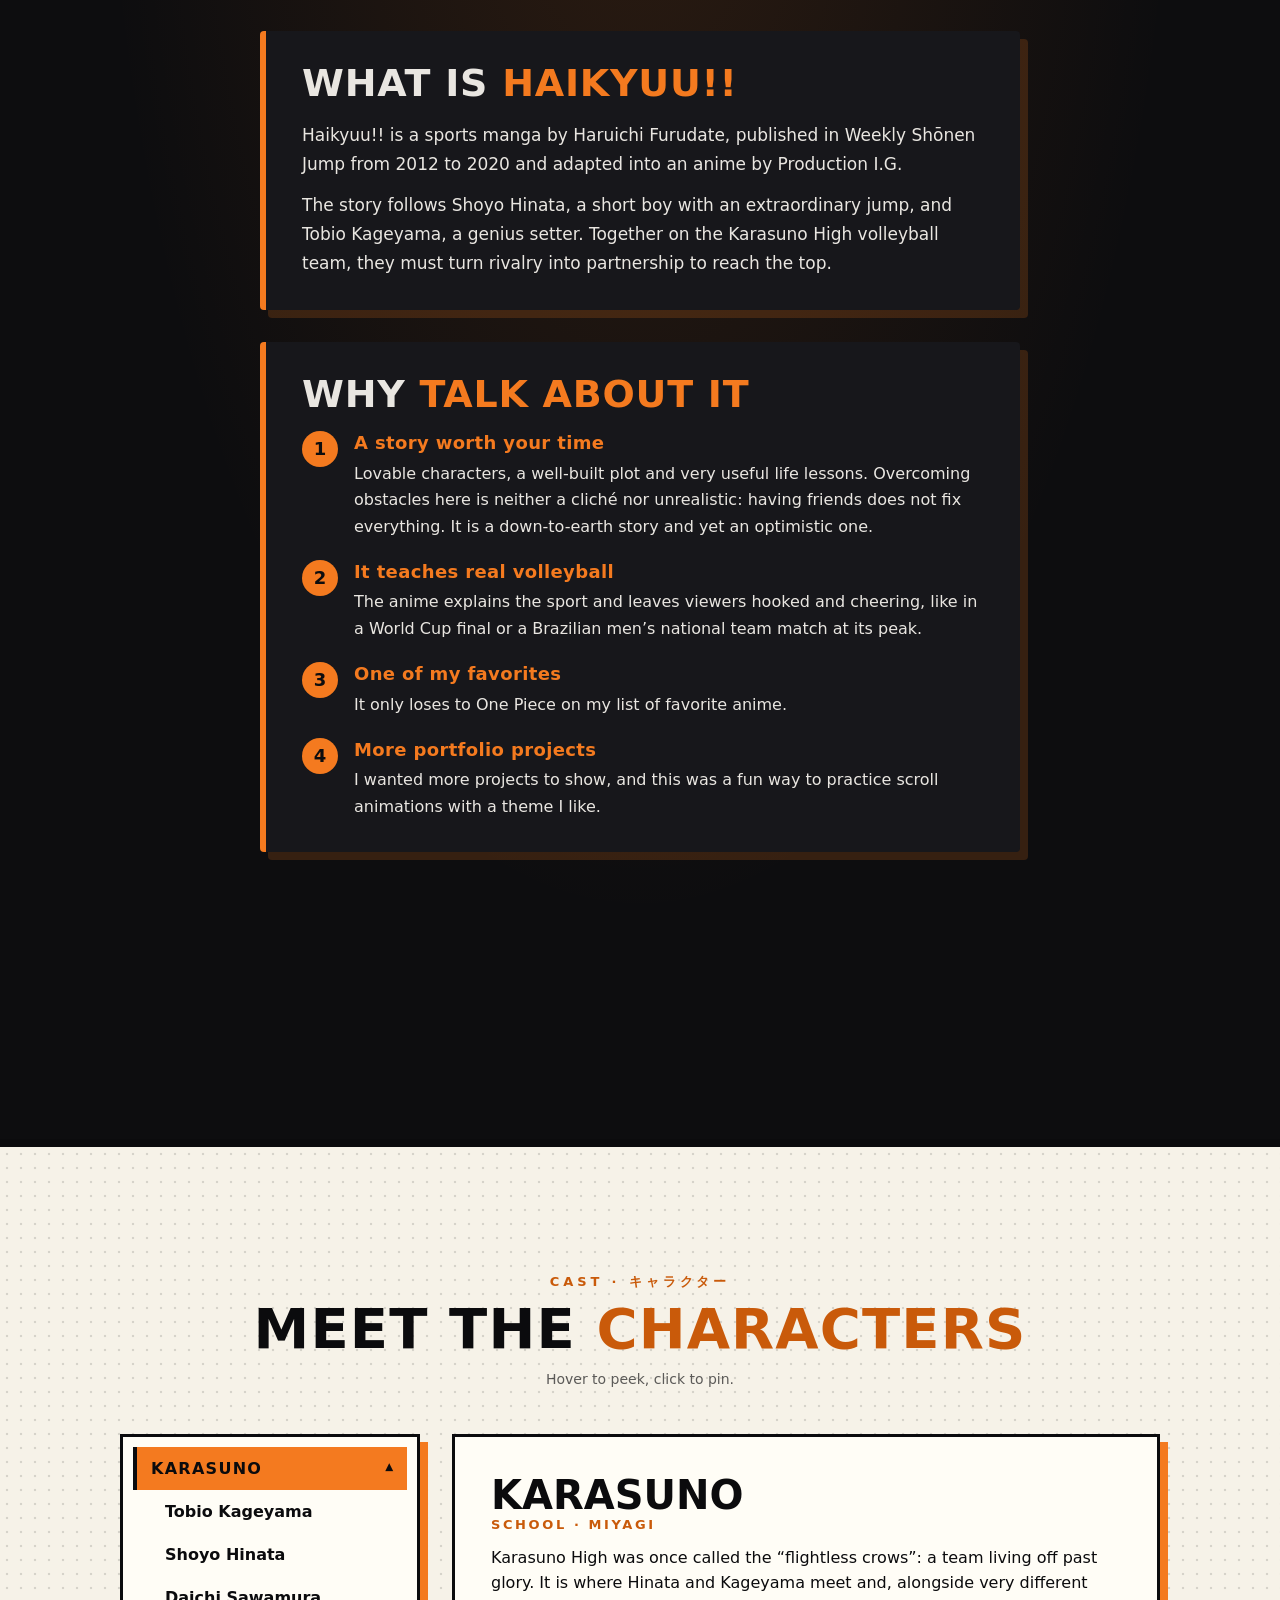
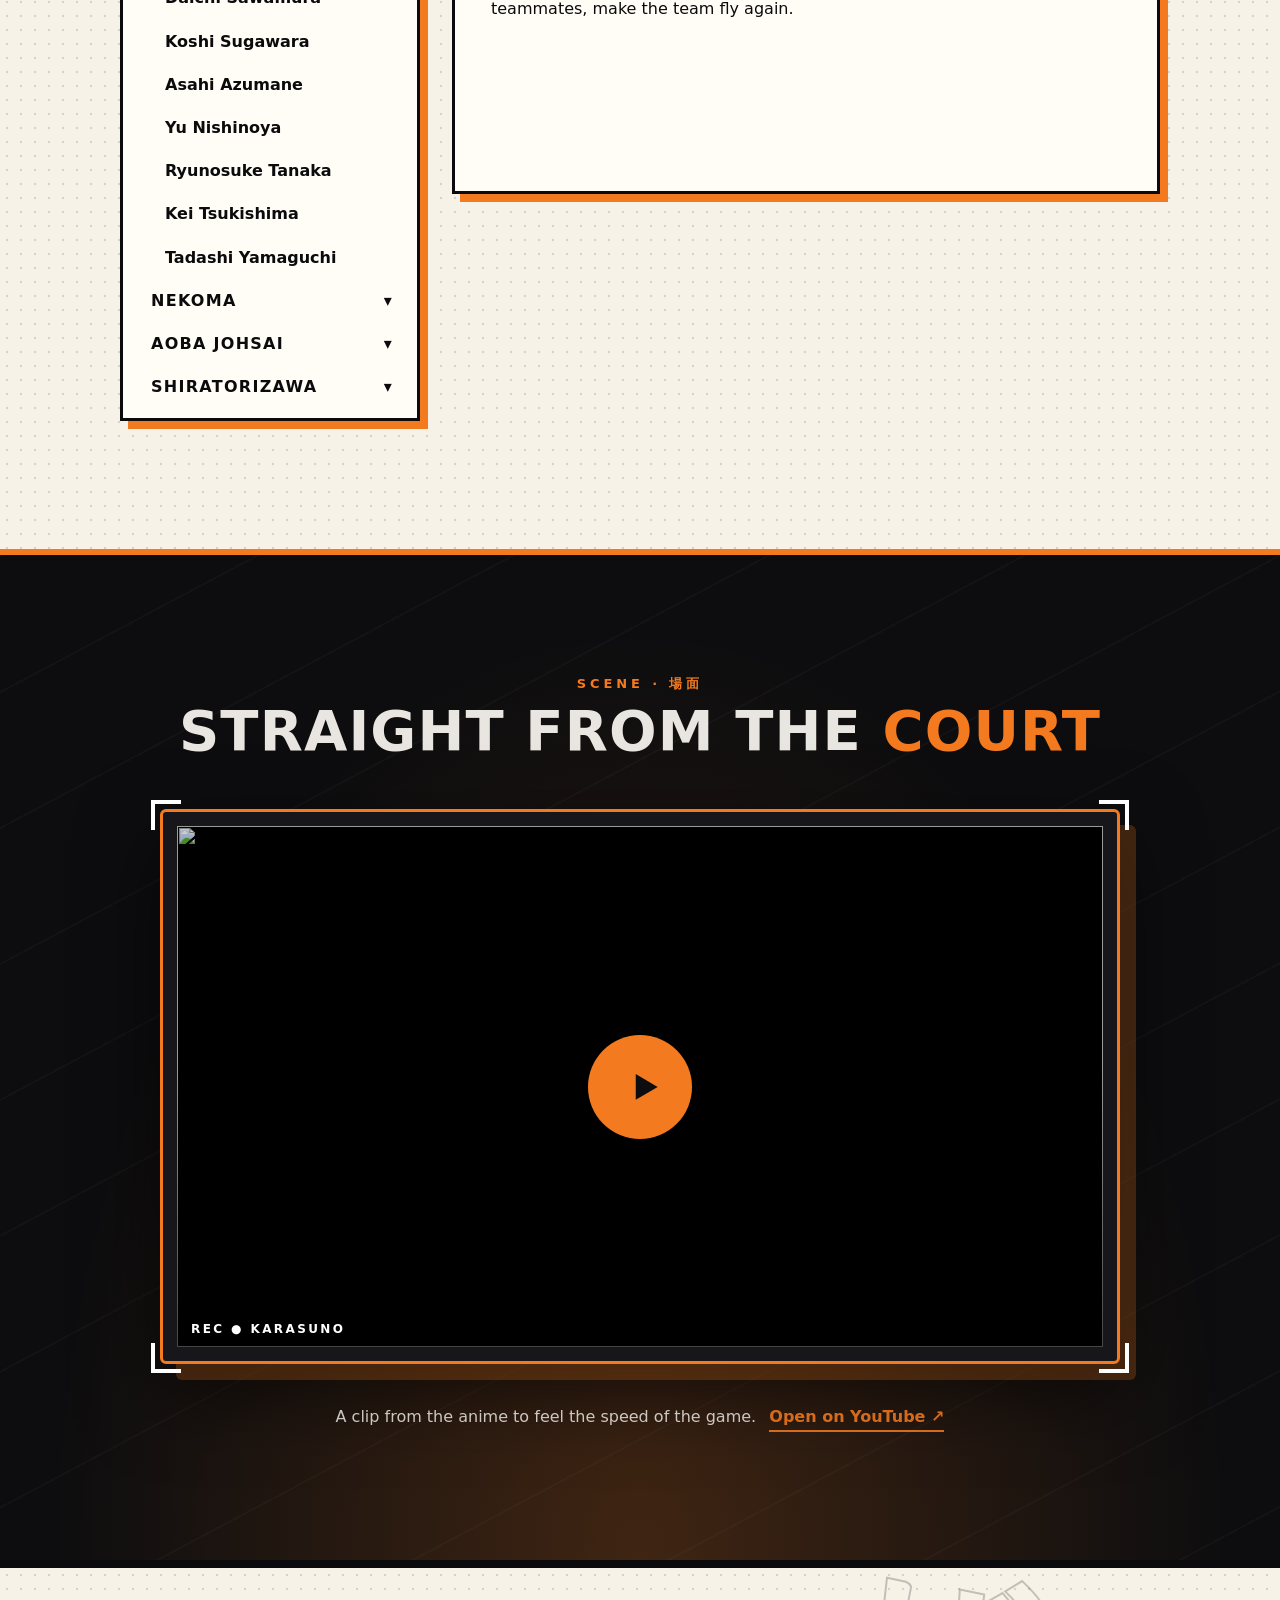
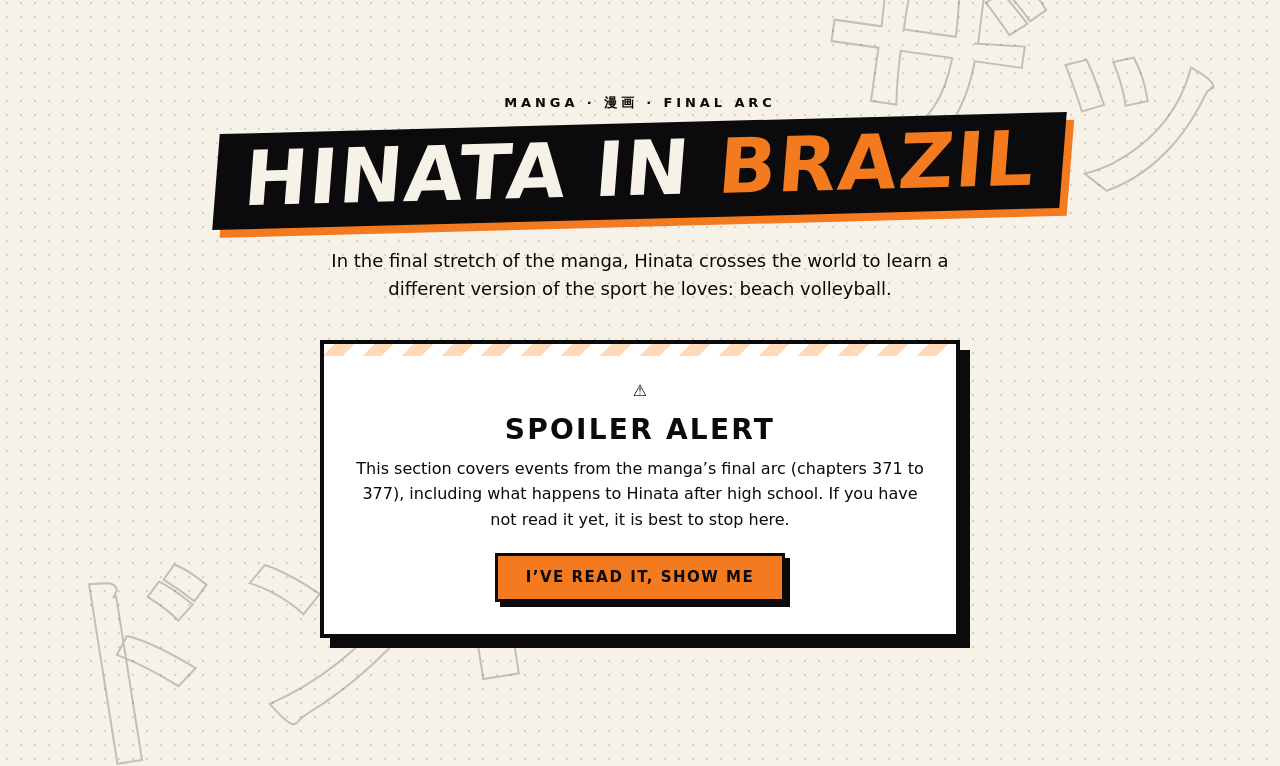
==== commit 2886d385: "feat: update anime site" ====
--- a/haikyuu/index.html
+++ b/haikyuu/index.html
@@ -10,6 +10,19 @@
 <body>
   <!-- O texto em português fica no HTML; as traduções ficam em assets/js/i18n.js -->
   <button class="lang-toggle" id="langToggle" type="button" aria-label="Switch to English">EN</button>
+
+  <nav class="menu" id="menu" aria-label="Menu principal" data-i18n-aria="menu.aria" aria-hidden="true">
+    <button class="menu__toggle" id="menuToggle" type="button" aria-expanded="false" aria-controls="menuList" tabindex="-1">
+      <span data-i18n="menu.toggle">Menu</span>
+      <span class="menu__bars" aria-hidden="true"></span>
+    </button>
+    <ul class="menu__list" id="menuList">
+      <li><a class="menu__link" href="#about" data-section="about" tabindex="-1" data-i18n="menu.about">Sobre</a></li>
+      <li><a class="menu__link" href="#cast" data-section="cast" tabindex="-1" data-i18n="menu.cast">Personagens</a></li>
+      <li><a class="menu__link" href="#clip" data-section="clip" tabindex="-1" data-i18n="menu.clip">Anime</a></li>
+      <li><a class="menu__link" href="#manga" data-section="manga" tabindex="-1" data-i18n="menu.manga">Hinata no Brasil</a></li>
+    </ul>
+  </nav>
 
   <div class="scroll" id="scroll">
     <div class="viewport">
@@ -103,6 +116,22 @@
           </li>
         </ul>
       </article>
+    </div>
+  </section>
+
+  <section class="cast" id="cast" aria-labelledby="castTitle">
+    <div class="cast__inner">
+      <p class="cast__eyebrow" data-i18n="cast.eyebrow">Elenco · キャラクター</p>
+      <h2 class="cast__title" id="castTitle" data-i18n="cast.title">Conheça os <span>personagens</span></h2>
+      <p class="cast__hint" data-i18n="cast.hint">Passe o mouse para espiar, clique para fixar.</p>
+
+      <div class="cast__layout" id="castLayout">
+        <nav class="cast__nav" aria-label="Escolas e personagens" data-i18n-aria="cast.nav">
+          <!-- gerado por cast.js a partir de cast-data.js -->
+        </nav>
+
+        <div class="cast__stage" aria-live="polite"></div>
+      </div>
     </div>
   </section>
 
@@ -286,7 +315,10 @@
     </div>
   </section>
 
+  <script src="assets/js/cast-data.js"></script>
+  <script src="assets/js/cast.js"></script>
   <script src="assets/js/i18n.js"></script>
   <script src="assets/js/main.js"></script>
+  <script src="assets/js/menu.js"></script>
 </body>
 </html>
--- a/haikyuu/assets/css/style.css
+++ b/haikyuu/assets/css/style.css
@@ -368,6 +368,191 @@
 
 .about__reasons p {
   font: 400 16px/1.65 system-ui, sans-serif;
+}
+
+/* ==========================================================================
+   Seção "Elenco" – seletor de escolas/personagens + conteúdo
+   ========================================================================== */
+
+.cast {
+  position: relative;
+  padding: clamp(72px, 10vw, 140px) clamp(16px, 4vw, 24px);
+  color: #0b0b0d;
+  background:
+    radial-gradient(circle, rgba(0, 0, 0, 0.13) 1.2px, transparent 1.6px) 0 0 / 14px 14px,
+    #f6f2e8;
+  border-top: 8px solid #0b0b0d;
+}
+
+.cast__inner { max-width: 1040px; margin: 0 auto; }
+
+.cast__eyebrow {
+  margin-bottom: 12px;
+  color: #c95a0a;
+  font: 700 13px/1 system-ui, sans-serif;
+  letter-spacing: 0.3em;
+  text-transform: uppercase;
+  text-align: center;
+}
+
+.cast__title {
+  margin-bottom: 12px;
+  font: 800 clamp(30px, 6vw, 56px)/1.05 system-ui, sans-serif;
+  letter-spacing: 0.02em;
+  text-transform: uppercase;
+  text-align: center;
+}
+
+.cast__title span { color: #c95a0a; }
+
+.cast__hint {
+  margin-bottom: clamp(24px, 4vw, 44px);
+  text-align: center;
+  font: 500 14px/1.4 system-ui, sans-serif;
+  opacity: 0.65;
+}
+
+.cast__layout {
+  display: grid;
+  grid-template-columns: minmax(220px, 300px) 1fr;
+  gap: clamp(16px, 3vw, 32px);
+  align-items: start;
+}
+
+.cast__nav,
+.cast__stage {
+  background: #fffdf6;
+  border: 3px solid #0b0b0d;
+  border-radius: 0;
+  box-shadow: 8px 8px 0 #f47a1f;
+}
+
+.cast__nav { padding: 10px; }
+
+.cast__item {
+  display: flex;
+  width: 100%;
+  align-items: center;
+  justify-content: space-between;
+  padding: 12px 14px;
+  color: inherit;
+  background: transparent;
+  border: 0;
+  border-left: 4px solid transparent;
+  font: 700 16px/1.2 system-ui, sans-serif;
+  text-align: left;
+  cursor: pointer;
+  transition: background 0.2s ease, border-color 0.2s ease, transform 0.2s ease;
+}
+
+.cast__item--school { text-transform: uppercase; letter-spacing: 0.08em; }
+.cast__item--char { padding-left: 28px; font-weight: 600; }
+
+.cast__item:hover,
+.cast__item:focus-visible {
+  background: rgba(244, 122, 31, 0.18);
+  border-left-color: rgba(244, 122, 31, 0.7);
+  outline: none;
+}
+
+.cast__item.is-active {
+  background: #f47a1f;
+  border-left-color: #0b0b0d;
+  color: #0b0b0d;
+}
+
+.cast__chevron { transition: transform 0.25s ease; }
+.cast__school.is-open .cast__chevron { transform: rotate(180deg); }
+
+.cast__list {
+  margin: 0;
+  padding: 0;
+  list-style: none;
+  display: none;
+}
+
+.cast__school.is-open .cast__list { display: block; }
+
+.cast__stage {
+  position: sticky;
+  top: 24px;
+  min-height: 360px;
+  padding: clamp(20px, 3vw, 36px);
+}
+
+.cast__panel {
+  display: none;
+  grid-template-columns: auto 1fr;
+  column-gap: clamp(16px, 3vw, 32px);
+  align-content: center;
+  align-items: center;
+  font: 400 16px/1.6 system-ui, sans-serif;
+}
+
+.cast__panel.is-visible {
+  display: grid;
+  animation: castIn 0.3s ease;
+}
+
+/* Texto sempre na coluna da direita, agrupado e centralizado ao lado da imagem */
+.cast__panel > :not(.cast__img) {
+  grid-column: 2;
+  min-width: 0;
+}
+
+.cast__panel.is-visible:has(.cast__img) {
+  grid-template-rows: 1fr auto auto auto 1fr;
+}
+
+.cast__name { grid-row: 2; }
+.cast__role { grid-row: 3; }
+.cast__panel > p:not(.cast__role) { grid-row: 4; }
+
+/* Caixa fixa: imagens altas e estreitas não esticam o painel */
+.cast__img {
+  grid-column: 1;
+  grid-row: 1 / -1;
+  align-self: center;
+  width: clamp(140px, 20vw, 240px);
+  height: clamp(280px, 40vw, 420px);
+  object-fit: contain;
+  object-position: center bottom;
+}
+
+.cast__name {
+  font: 800 clamp(26px, 4vw, 40px)/1.1 system-ui, sans-serif;
+  text-transform: uppercase;
+}
+
+.cast__role {
+  margin-bottom: 12px;
+  color: #c95a0a;
+  font: 700 13px/1.2 system-ui, sans-serif;
+  letter-spacing: 0.2em;
+  text-transform: uppercase;
+}
+
+.cast__panel > p:not(.cast__role) { margin: 0; }
+.cast__panel:not(:has(.cast__img)) { display: none; }
+.cast__panel:not(:has(.cast__img)).is-visible { display: block; }
+
+@keyframes castIn {
+  from { opacity: 0; transform: translateY(8px); }
+  to { opacity: 1; transform: none; }
+}
+
+@media (max-width: 760px) {
+  .cast__layout { grid-template-columns: 1fr; }
+  .cast__panel.is-visible,
+  .cast__panel.is-visible:has(.cast__img) { grid-template-columns: 1fr; grid-template-rows: none; justify-items: start; }
+  .cast__panel > :not(.cast__img) { grid-column: 1; grid-row: auto; }
+  .cast__panel > p:not(.cast__role) { grid-row: auto; }
+  .cast__img { grid-row: auto; margin-bottom: 12px; height: 320px; }
+  .cast__stage { min-height: 0; position: relative; top: 0; }
+}
+
+@media (prefers-reduced-motion: reduce) {
+  .cast__panel.is-visible { animation: none; }
 }
 
 /* ==========================================================================
@@ -966,6 +1151,148 @@
   text-align: center;
 }
 
+/* ---------- Menu ---------- */
+
+.menu {
+  position: fixed;
+  top: 14px;
+  left: 14px;
+  right: 86px;
+  z-index: 100;
+  opacity: 0;
+  transform: translateY(-140%);
+  pointer-events: none;
+  transition: opacity 0.3s ease, transform 0.3s ease;
+}
+
+.menu.is-visible {
+  opacity: 1;
+  transform: none;
+  pointer-events: auto;
+}
+
+.menu__list {
+  display: flex;
+  width: max-content;
+  max-width: 100%;
+  overflow-x: auto;
+  scrollbar-width: none;
+  list-style: none;
+  background: #0b0b0d;
+  border: 3px solid #f47a1f;
+  box-shadow: 4px 4px 0 #0b0b0d;
+}
+
+.menu__list::-webkit-scrollbar { display: none; }
+
+.menu__link {
+  display: block;
+  padding: 11px 16px;
+  color: #f6f2e8;
+  font: 800 13px/1 system-ui, sans-serif;
+  letter-spacing: 0.12em;
+  text-transform: uppercase;
+  text-decoration: none;
+  white-space: nowrap;
+  transition: background 0.15s, color 0.15s;
+}
+
+.menu__link:hover,
+.menu__link:focus-visible,
+.menu__link[aria-current] {
+  background: #f47a1f;
+  color: #0b0b0d;
+  outline: none;
+}
+
+html { scroll-behavior: smooth; }
+
+.menu__toggle { display: none; }
+
+/* Celular: botão "Menu" abre uma lista suspensa */
+@media (max-width: 760px) {
+  .menu { right: auto; }
+
+  .menu__toggle {
+    display: flex;
+    align-items: center;
+    gap: 12px;
+    min-width: 52px;
+    padding: 10px 14px;
+    border: 3px solid #f47a1f;
+    background: #0b0b0d;
+    color: #f6f2e8;
+    font: 900 14px/1 system-ui, sans-serif;
+    letter-spacing: 0.1em;
+    text-transform: uppercase;
+    cursor: pointer;
+    box-shadow: 4px 4px 0 #0b0b0d;
+  }
+
+  .menu__toggle:focus-visible {
+    outline: 3px solid #fff;
+    outline-offset: 3px;
+  }
+
+  .menu__bars,
+  .menu__bars::before,
+  .menu__bars::after {
+    display: block;
+    width: 18px;
+    height: 3px;
+    background: #f47a1f;
+    transition: transform 0.2s ease, background 0.2s ease;
+  }
+
+  .menu__bars { position: relative; }
+  .menu__bars::before,
+  .menu__bars::after { content: ''; position: absolute; left: 0; }
+  .menu__bars::before { top: -6px; }
+  .menu__bars::after { top: 6px; }
+
+  .menu.is-open .menu__bars { background: transparent; }
+  .menu.is-open .menu__bars::before { top: 0; transform: rotate(45deg); }
+  .menu.is-open .menu__bars::after { top: 0; transform: rotate(-45deg); }
+
+  .menu__list {
+    position: absolute;
+    top: calc(100% + 8px);
+    left: 0;
+    flex-direction: column;
+    width: max-content;
+    min-width: 220px;
+    max-width: calc(100vw - 28px);
+    overflow: hidden;
+    opacity: 0;
+    visibility: hidden;
+    transform: translateY(-8px);
+    transition: opacity 0.2s ease, transform 0.2s ease, visibility 0.2s;
+    box-shadow: 6px 6px 0 rgba(244, 122, 31, 0.35);
+  }
+
+  .menu.is-open .menu__list {
+    opacity: 1;
+    visibility: visible;
+    transform: none;
+  }
+
+  .menu__link {
+    padding: 15px 18px;
+    border-left: 5px solid transparent;
+  }
+
+  .menu__link + .menu__link,
+  .menu__list li + li .menu__link { border-top: 1px solid rgba(246, 242, 232, 0.12); }
+
+  .menu__link[aria-current] { border-left-color: #0b0b0d; }
+}
+
+@media (prefers-reduced-motion: reduce) {
+  html { scroll-behavior: auto; }
+  .menu { transition: none; }
+  .menu__list, .menu__bars, .menu__bars::before, .menu__bars::after { transition: none; }
+}
+
 /* ---------- Botão de idioma ---------- */
 
 .lang-toggle {
